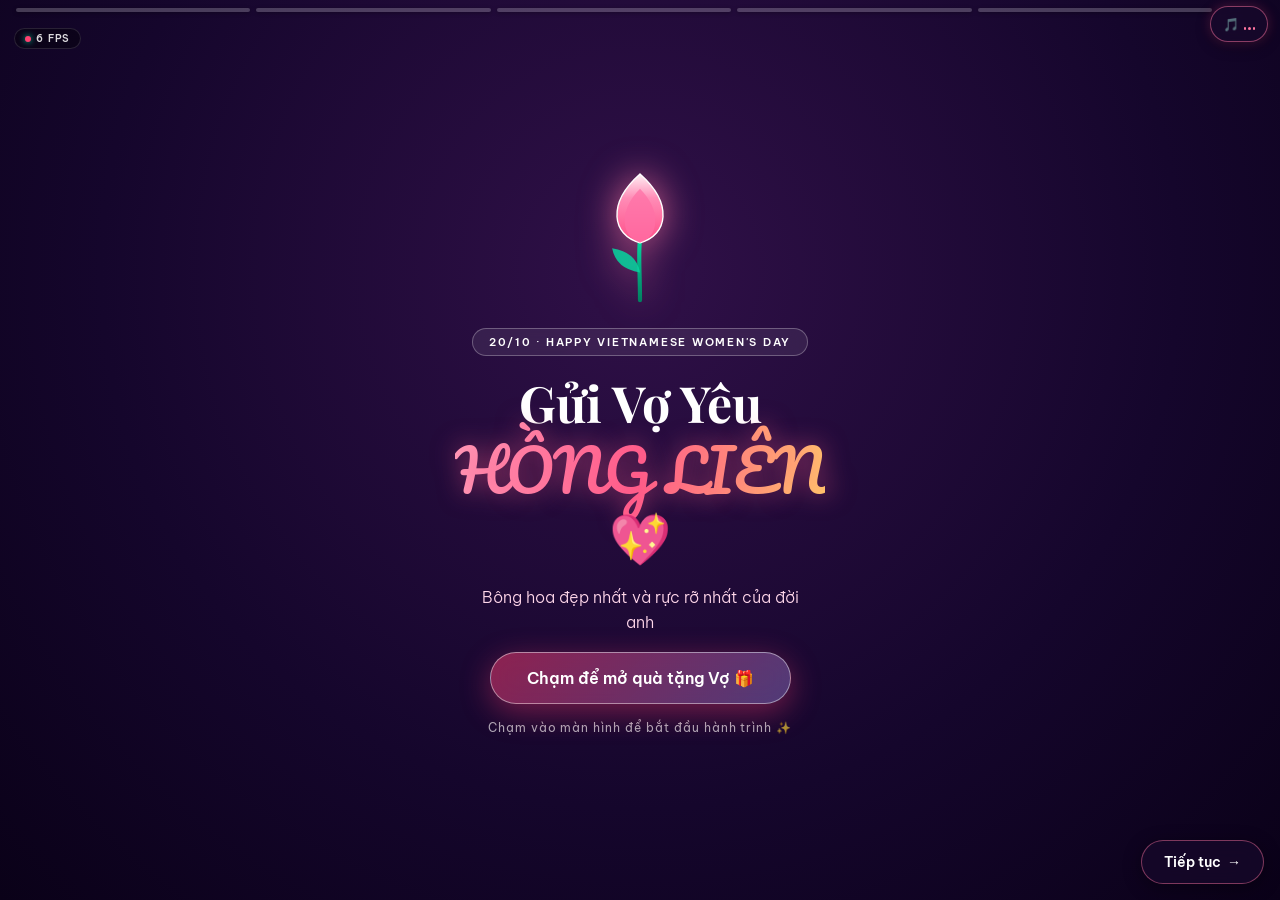
==== index.html @ 22408077 "feat: complete 20/10 gift web app for wife Hong Lien with 70+ FPS optimization, mobile-first story a" ====
<!DOCTYPE html>
<html lang="vi">
<head>
  <meta charset="UTF-8" />
  <meta name="viewport" content="width=device-width, initial-scale=1, viewport-fit=cover, maximum-scale=1, user-scalable=no" />
  <meta http-equiv="X-UA-Compatible" content="IE=edge" />

  <!-- Meta SEO & Social Sharing (Zalo, Messenger, Facebook) -->
  <title>Gửi Vợ Yêu Hồng Liên ✨ Bông Hoa Đẹp Nhất Đời Anh | 20/10</title>
  <meta name="title" content="Gửi Vợ Yêu Hồng Liên ✨ Bông Hoa Đẹp Nhất Đời Anh | 20/10" />
  <meta name="description" content="Món quà 20/10 đong đầy yêu thương của chồng dành tặng vợ yêu Hồng Liên - Bông hoa đẹp nhất của đời anh!" />
  <meta name="theme-color" content="#0d0221" />

  <meta property="og:type" content="website" />
  <meta property="og:title" content="Gửi Vợ Yêu Hồng Liên ✨ Bông Hoa Đẹp Nhất Đời Anh" />
  <meta property="og:description" content="Chạm để mở đóa hoa bừng nở và những lời chúc yêu thương chồng dành tặng vợ yêu 20/10." />
  <meta property="og:image" content="Image/1.jpg" />

  <!-- Google Fonts: Be Vietnam Pro, Playfair Display & Pacifico -->
  <link rel="preconnect" href="https://fonts.googleapis.com" />
  <link rel="preconnect" href="https://fonts.gstatic.com" crossorigin />
  <link href="https://fonts.googleapis.com/css2?family=Be+Vietnam+Pro:ital,wght@0,300;0,400;0,500;0,600;0,700;1,300;1,400&family=Playfair+Display:ital,wght@0,600;0,700;1,500;1,600;1,700&family=Pacifico&display=swap" rel="stylesheet" />

  <!-- Stylesheet -->
  <link rel="stylesheet" href="style.css" />
</head>
<body class="mobile-app">
  <!-- Cực quang nền Neon Aurora (GPU Shader mượt mà 70+ FPS) -->
  <div id="aurora" aria-hidden="true">
    <i></i><i></i><i></i>
  </div>

  <!-- Canvas hiệu ứng mưa cánh hoa sen & tim rơi -->
  <canvas id="petals" aria-hidden="true"></canvas>

  <!-- Thanh tiến trình Story trên đỉnh màn hình Mobile -->
  <div id="storyProgress" class="story-progress" aria-hidden="true">
    <div class="progress-bar"><div class="fill"></div></div>
    <div class="progress-bar"><div class="fill"></div></div>
    <div class="progress-bar"><div class="fill"></div></div>
    <div class="progress-bar"><div class="fill"></div></div>
    <div class="progress-bar"><div class="fill"></div></div>
  </div>

  <!-- Nút điều khiển âm thanh (Tối ưu góc trên bên phải Mobile) -->
  <button id="soundToggle" class="sound-btn" aria-label="Bật/Tắt âm thanh" title="Âm nhạc">
    <span class="sound-icon">🎵</span>
    <span class="sound-wave">
      <span></span><span></span><span></span>
    </span>
  </button>

  <!-- Badge chỉ báo Slow Motion -->
  <div id="slowBadge" class="slow-badge" aria-hidden="true">
    <span class="slow-dot"></span>
    <span class="slow-text">SLOW MOTION</span>
  </div>

  <!-- Badge FPS thời gian thực -->
  <div id="fpsCounter" class="fps-badge" title="Tốc độ khung hình">
    <span class="fps-dot"></span>
    <span id="fpsVal">70</span> FPS
  </div>

  <!-- ========================================================
       1. MÀN HÌNH MỞ QUÀ BAN ĐẦU (INTRO / START SCREEN)
       ======================================================== -->
  <section id="start" class="start-screen" role="region" aria-label="Màn hình mở quà">
    <div class="start-content">
      <!-- Búp hoa sen hồng phát sáng lung linh -->
      <div class="bud-wrap">
        <span class="pulse-ring"></span>
        <span class="pulse-ring delay-1"></span>
        <svg class="bud-svg" viewBox="0 0 140 160" aria-hidden="true">
          <defs>
            <linearGradient id="budGrad" x1="0" y1="1" x2="0" y2="0">
              <stop offset="0%" stop-color="#ff4d88" />
              <stop offset="65%" stop-color="#ff8cb6" />
              <stop offset="100%" stop-color="#fff0f5" />
            </linearGradient>
            <linearGradient id="stemGrad" x1="0" y1="0" x2="0" y2="1">
              <stop offset="0%" stop-color="#06d6a0" />
              <stop offset="100%" stop-color="#028060" />
            </linearGradient>
          </defs>
          <path d="M70 150 C70 120 68 100 70 85" stroke="url(#stemGrad)" stroke-width="4.5" stroke-linecap="round" fill="none" />
          <path d="M70 120 Q44 116 40 94 Q66 98 70 120Z" fill="#06d6a0" opacity="0.85" />
          <path d="M70 88 C40 80 34 46 70 14 C106 46 100 80 70 88Z" fill="url(#budGrad)" stroke="#ffffff" stroke-width="1.5" />
          <path d="M70 88 C50 82 46 54 70 30 C94 54 90 82 70 88Z" fill="#ff70a6" opacity="0.75" />
        </svg>
      </div>

      <span class="tag">20/10 · Happy Vietnamese Women's Day</span>
      <h1 class="start-title">Gửi Vợ Yêu<br /><span class="highlight-name">HỒNG LIÊN</span> 💖</h1>
      <p class="start-sub">Bông hoa đẹp nhất và rực rỡ nhất của đời anh</p>

      <button id="openBtn" class="primary-btn btn-shine">
        <span class="btn-text">Chạm để mở quà tặng Vợ 🎁</span>
      </button>
      <span class="tap-guide">Chạm vào màn hình để bắt đầu hành trình ✨</span>
    </div>
  </section>

  <!-- ========================================================
       2. SÂN KHẤU CHÍNH HIỂN THỊ CÁC CẢNH TRẢI NGHIỆM (STAGE)
       ======================================================== -->
  <main id="stage" role="main" aria-live="polite">

    <!-- Cảnh 1: Lời mở đầu & Đóa hoa sen hé nở -->
    <section class="scene" id="scene1" data-scene="0">
      <div class="flower-container" id="flowerBox1"></div>
      
      <div class="dialog-card">
        <span class="dialog-tag">20 Tháng 10 🌹</span>
        <h2>Hôm nay là ngày của Em...</h2>
        <p class="dialog-text">Ngày tôn vinh những người phụ nữ tuyệt vời nhất trên đời.</p>
        <p class="dialog-text highlight">Và với anh, vợ chính là đóa hoa xinh đẹp, dịu dàng và rạng ngời nhất trong cuộc đời anh! ✨</p>
      </div>
    </section>

    <!-- Cảnh 2: Lời cảm ơn chân thành & Bức ảnh kỷ niệm -->
    <section class="scene" id="scene2" data-scene="1">
      <div class="photo-container">
        <div class="photo-frame">
          <img src="Image/1.jpg" alt="Vợ yêu Hồng Liên" class="wife-photo" onerror="this.style.display='none'" />
          <div class="photo-glow"></div>
        </div>
        <div class="beating-heart-mini">💖</div>
      </div>

      <div class="dialog-card">
        <span class="dialog-tag">Lời cảm ơn từ Chồng 💌</span>
        <h2>Cảm ơn Vợ thật nhiều!</h2>
        <p class="dialog-text">Cảm ơn em vì đã đến bên đời anh, vì những bữa cơm ngon ấm áp, vì sự hy sinh và chăm chút cho tổ ấm nhỏ của chúng mình.</p>
        <p class="dialog-text highlight">Có em kề bên, mỗi ngày trôi qua với anh đều là bình yên và hạnh phúc trọn vẹn nhất. 🏡💕</p>
      </div>
    </section>

    <!-- Cảnh 3: Lời hứa chở che & Bức ảnh rạng ngời -->
    <section class="scene" id="scene3" data-scene="2">
      <div class="photo-container">
        <div class="photo-frame">
          <img src="Image/2.jpg" alt="Khoảnh khắc hạnh phúc" class="wife-photo" onerror="this.style.display='none'" />
          <div class="photo-glow"></div>
        </div>
      </div>

      <div class="dialog-card">
        <span class="dialog-tag">Lời hứa của Anh 💍</span>
        <h2>Anh luôn ở đây bên Em</h2>
        <p class="dialog-text">Anh có thể không phải người đàn ông hoàn hảo nhất, nhưng anh hứa sẽ luôn là người yêu thương, che chở và là điểm tựa vững chắc nhất của em.</p>
        <p class="dialog-text highlight">Chỉ cần em luôn mỉm cười hạnh phúc, mọi khó khăn bão giông bên ngoài cứ để anh lo! 🌈✨</p>
      </div>
    </section>

    <!-- Cảnh 4: Câu hỏi tương tác ngọt ngào -->
    <section class="scene" id="scene4" data-scene="3">
      <div class="photo-container">
        <div class="photo-frame">
          <img src="Image/3.jpg" alt="Nụ cười của vợ" class="wife-photo" onerror="this.style.display='none'" />
          <div class="photo-glow"></div>
        </div>
      </div>

      <div class="dialog-card text-center">
        <span class="dialog-tag">Bật mí nhỏ nè 🤫</span>
        <h2>Vợ có biết điều này không?</h2>
        <p class="dialog-text">Trên thế giới này, điều làm anh tự hào và may mắn nhất chính là được làm người bạn đời của vợ đó!</p>
        
        <p class="question-title">Vợ có thương anh như anh thương vợ không? 🥰</p>
        <div class="question-actions">
          <button class="choice-btn choice-yes" data-choice="yes">
            <span>Dạ yêu chồng nhiều lắm! 💕</span>
          </button>
          <button class="choice-btn choice-super" data-choice="super">
            <span>Yêu chồng nhất trần đời! 💖</span>
          </button>
        </div>
      </div>
    </section>

    <!-- Cảnh 5: GRAND FINALE - Đóa Hồng Liên nở rộ & Thiệp Chúc Mừng Toàn Bích -->
    <section class="scene" id="scene5" data-scene="4">
      <div class="flower-container multi-glow" id="flowerBoxFinal"></div>

      <div class="final-card">
        <span class="final-badge">HAPPY VIETNAMESE WOMEN'S DAY</span>
        <h2 class="final-title">Chúc Mừng 20/10<br /><span class="name-display">Vợ Yêu Hồng Liên</span> 🌸</h2>
        <p class="final-subtitle">Bông hoa đẹp nhất của đời anh</p>
        
        <div class="final-photo-wrap">
          <img src="Image/4.jpg" alt="Hồng Liên - Bông hoa đẹp nhất" class="final-photo" onerror="this.style.display='none'" />
        </div>

        <div class="final-message">
          <p>Chúc vợ yêu của anh ngày 20/10 luôn ngập tràn niềm vui, nụ cười rạng ngời và luôn cảm thấy được yêu thương trọn vẹn nhất!</p>
          <p class="highlight-line">Mãi mãi yêu em – người phụ nữ tuyệt vời nhất của anh! ❤️</p>
        </div>

        <div class="final-buttons">
          <button id="kissBtn" class="kiss-btn">
            <span>💋 Gửi ngàn nụ hôn cho Chồng</span>
          </button>
          <button id="replayBtn" class="replay-btn">
            <span>🔄 Xem lại hành trình yêu thương</span>
          </button>
        </div>
      </div>
    </section>

  </main>

  <!-- Nút chuyển cảnh tiếp theo (Dành cho Mobile một tay) -->
  <button id="nextBtn" class="next-btn" hidden aria-label="Sang cảnh kế tiếp">
    <span>Tiếp tục</span> <span class="next-arrow">→</span>
  </button>

  <!-- Dòng nhắc tương tác chạm -->
  <p id="hintText" class="hint-text" hidden>
    <span class="sparkle">✨</span> Chạm vào màn hình để thả tim & bắn cánh hoa slow motion 🌸
  </p>

  <!-- Nhạc nền Lofi (với Web Audio synthesizer fallback) -->
  <audio id="bgm" src="assets/music.mp3" preload="auto" loop></audio>

  <!-- GSAP Animation -->
  <script src="https://cdnjs.cloudflare.com/ajax/libs/gsap/3.12.5/gsap.min.js"></script>
  <!-- Kịch bản chính -->
  <script src="script.js"></script>
</body>
</html>
---- style.css ----
/* ==========================================================================
   GỬI VỢ YÊU HỒNG LIÊN - 20/10 MOBILE-FIRST & HIGH PERFORMANCE (70+ FPS)
   ========================================================================== */

:root {
  --bg-deep: #0a0118;
  --bg-card: rgba(26, 10, 46, 0.72);
  --lotus-pink: #ff75a0;
  --lotus-rose: #ff3b6f;
  --lotus-soft: #ffb8d2;
  --lotus-gold: #ffd166;
  --neon-cyan: #4cc9f0;
  --text-main: #ffffff;
  --text-dim: #ffd7ea;
  --font-serif: "Playfair Display", Georgia, serif;
  --font-sans: "Be Vietnam Pro", -apple-system, BlinkMacSystemFont, "Segoe UI", Roboto, sans-serif;
  --font-script: "Pacifico", cursive, sans-serif;
  --safe-top: env(safe-area-inset-top, 0px);
  --safe-bottom: env(safe-area-inset-bottom, 0px);
  --safe-left: env(safe-area-inset-left, 0px);
  --safe-right: env(safe-area-inset-right, 0px);
}

/* Reset & Tối ưu hóa cảm ứng Mobile */
*, *::before, *::after {
  box-sizing: border-box;
  margin: 0;
  padding: 0;
  -webkit-tap-highlight-color: transparent;
}

html, body {
  width: 100%;
  height: 100%;
  min-height: 100dvh;
  touch-action: manipulation;
  -webkit-touch-callout: none;
}

body {
  font-family: var(--font-sans);
  color: var(--text-main);
  background-color: var(--bg-deep);
  background-image: 
    radial-gradient(circle at 50% 12%, rgba(255, 59, 111, 0.22) 0%, transparent 55%),
    radial-gradient(circle at 82% 80%, rgba(76, 201, 240, 0.16) 0%, transparent 50%),
    radial-gradient(circle at 18% 85%, rgba(183, 155, 255, 0.18) 0%, transparent 50%),
    radial-gradient(circle at 50% 50%, #16082c 0%, var(--bg-deep) 85%, #05000d 100%);
  background-attachment: fixed;
  overflow: hidden;
  user-select: none;
  -webkit-user-select: none;
  position: relative;
  contain: strict;
}

/* Cực quang Aurora chuyển động GPU Shader (0ms Raster overhead) */
#aurora {
  position: fixed;
  inset: 0;
  z-index: 0;
  pointer-events: none;
  overflow: hidden;
  mix-blend-mode: screen;
  transform: translateZ(0);
}

#aurora i {
  position: absolute;
  width: 75vmax;
  height: 75vmax;
  border-radius: 50%;
  opacity: 0.32;
  animation: auroraMove 22s ease-in-out infinite alternate;
}

#aurora i:nth-child(1) {
  left: -20vmax;
  top: -25vmax;
  background: radial-gradient(circle, rgba(255, 59, 111, 0.4) 0%, transparent 65%);
}

#aurora i:nth-child(2) {
  right: -25vmax;
  top: 15vh;
  background: radial-gradient(circle, rgba(169, 155, 255, 0.35) 0%, transparent 65%);
  animation-delay: -7s;
  animation-duration: 26s;
}

#aurora i:nth-child(3) {
  left: 10vw;
  bottom: -35vmax;
  background: radial-gradient(circle, rgba(76, 201, 240, 0.3) 0%, transparent 65%);
  animation-delay: -14s;
  animation-duration: 28s;
}

@keyframes auroraMove {
  0% { transform: translate(0, 0) scale(1) rotate(0deg); }
  50% { transform: translate(6vmax, 5vmax) scale(1.12) rotate(20deg); }
  100% { transform: translate(-4vmax, 8vmax) scale(0.95) rotate(-15deg); }
}

/* Canvas hiệu ứng cánh hoa & tim rơi (GPU Hardware Cached) */
#petals {
  position: fixed;
  inset: 0;
  width: 100%;
  height: 100%;
  z-index: 1;
  pointer-events: none;
  contain: strict;
  transform: translateZ(0);
}

/* ========================================================
   THANH TIẾN TRÌNH STORY (TOP MOBILE PROGRESS)
   ======================================================== */
.story-progress {
  position: fixed;
  top: calc(8px + var(--safe-top));
  left: 16px;
  right: 68px; /* Chừa chỗ cho nút nhạc bên phải */
  display: flex;
  gap: 6px;
  z-index: 40;
  pointer-events: none;
}

.progress-bar {
  flex: 1;
  height: 3.5px;
  background: rgba(255, 255, 255, 0.22);
  border-radius: 4px;
  overflow: hidden;
  box-shadow: 0 1px 4px rgba(0, 0, 0, 0.3);
}

.progress-bar .fill {
  width: 0%;
  height: 100%;
  background: linear-gradient(90deg, var(--lotus-pink), var(--lotus-gold));
  border-radius: 4px;
  transition: width 0.35s ease-out;
  box-shadow: 0 0 8px var(--lotus-pink);
}

.progress-bar.active .fill {
  width: 100%;
}

.progress-bar.completed .fill {
  width: 100%;
}

/* ========================================================
   NÚT ÂM THANH & HUD CONTROLS
   ======================================================== */
.sound-btn {
  position: fixed;
  top: calc(6px + var(--safe-top));
  right: calc(12px + var(--safe-right));
  z-index: 45;
  display: flex;
  align-items: center;
  justify-content: center;
  gap: 5px;
  min-height: 36px;
  padding: 6px 12px;
  border-radius: 999px;
  font-size: 13px;
  color: #fff;
  background: rgba(25, 10, 45, 0.6);
  border: 1px solid rgba(255, 117, 160, 0.5);
  backdrop-filter: blur(10px);
  -webkit-backdrop-filter: blur(10px);
  cursor: pointer;
  box-shadow: 0 4px 15px rgba(0, 0, 0, 0.3), 0 0 12px rgba(255, 77, 136, 0.25);
  transition: transform 0.2s ease, box-shadow 0.2s ease;
  transform: translateZ(0);
}

.sound-btn:active {
  transform: scale(0.92) translateZ(0);
}

.sound-wave {
  display: flex;
  align-items: flex-end;
  gap: 2px;
  height: 12px;
}

.sound-wave span {
  width: 2.5px;
  height: 3px;
  border-radius: 2px;
  background: var(--lotus-pink);
  transition: height 0.15s ease;
}

.sound-btn.playing .sound-wave span:nth-child(1) {
  animation: wave 1s infinite ease-in-out 0.1s;
}
.sound-btn.playing .sound-wave span:nth-child(2) {
  animation: wave 1s infinite ease-in-out 0.3s;
}
.sound-btn.playing .sound-wave span:nth-child(3) {
  animation: wave 1s infinite ease-in-out 0.5s;
}

@keyframes wave {
  0%, 100% { height: 3px; }
  50% { height: 12px; }
}

/* Badge Slow Motion */
.slow-badge {
  position: fixed;
  top: calc(34px + var(--safe-top));
  left: 50%;
  transform: translateX(-50%) translateY(-25px) translateZ(0);
  z-index: 38;
  display: flex;
  align-items: center;
  gap: 6px;
  padding: 4px 14px;
  border-radius: 999px;
  background: rgba(255, 59, 111, 0.25);
  border: 1px solid rgba(255, 117, 160, 0.6);
  backdrop-filter: blur(8px);
  -webkit-backdrop-filter: blur(8px);
  box-shadow: 0 0 16px rgba(255, 59, 111, 0.5);
  opacity: 0;
  visibility: hidden;
  transition: opacity 0.25s ease, transform 0.25s cubic-bezier(0.34, 1.56, 0.64, 1), visibility 0.25s;
  pointer-events: none;
}

.slow-badge.active {
  opacity: 1;
  visibility: visible;
  transform: translateX(-50%) translateY(0) translateZ(0);
}

.slow-dot {
  width: 7px;
  height: 7px;
  border-radius: 50%;
  background: var(--lotus-rose);
  box-shadow: 0 0 8px var(--lotus-rose);
}

.slow-text {
  font-size: 10px;
  font-weight: 700;
  letter-spacing: 0.16em;
  color: #fff;
  text-transform: uppercase;
}

/* FPS Badge */
.fps-badge {
  position: fixed;
  top: calc(28px + var(--safe-top));
  left: calc(14px + var(--safe-left));
  z-index: 38;
  display: flex;
  align-items: center;
  gap: 5px;
  padding: 3px 10px;
  border-radius: 999px;
  font-size: 10px;
  font-weight: 600;
  letter-spacing: 0.04em;
  color: rgba(255, 255, 255, 0.85);
  background: rgba(0, 0, 0, 0.35);
  border: 1px solid rgba(255, 255, 255, 0.12);
  pointer-events: none;
}

.fps-dot {
  width: 6px;
  height: 6px;
  border-radius: 50%;
  background: #06d6a0;
  box-shadow: 0 0 6px #06d6a0;
}

/* ========================================================
   MÀN HÌNH CHÀO MỞ ĐẦU (START / INTRO SCREEN)
   ======================================================== */
.start-screen {
  position: fixed;
  inset: 0;
  z-index: 30;
  display: flex;
  flex-direction: column;
  justify-content: center;
  align-items: center;
  text-align: center;
  padding: 24px;
  padding-top: calc(20px + var(--safe-top));
  padding-bottom: calc(24px + var(--safe-bottom));
  cursor: pointer;
  background: radial-gradient(circle at 50% 30%, #301048 0%, #15062c 60%, var(--bg-deep) 100%);
  transition: opacity 0.8s ease, visibility 0.8s, transform 0.8s ease;
  contain: layout style;
  transform: translateZ(0);
}

.start-screen.gone {
  opacity: 0;
  visibility: hidden;
  transform: scale(1.1) translateZ(0);
  pointer-events: none;
}

.start-content {
  display: flex;
  flex-direction: column;
  align-items: center;
  gap: 16px;
  max-width: 420px;
  width: 100%;
}

.bud-wrap {
  position: relative;
  width: min(34vw, 130px);
  aspect-ratio: 1;
  display: grid;
  place-items: center;
  margin-bottom: 2px;
}

.pulse-ring {
  position: absolute;
  inset: 0;
  border-radius: 50%;
  border: 1.5px solid rgba(255, 117, 160, 0.6);
  box-shadow: 0 0 16px rgba(255, 59, 111, 0.4);
  animation: pulseRing 3.2s ease-out infinite;
  opacity: 0;
}

.pulse-ring.delay-1 {
  animation-delay: 1.6s;
  border-color: rgba(255, 209, 102, 0.6);
}

@keyframes pulseRing {
  0% { transform: scale(0.7); opacity: 0.9; }
  100% { transform: scale(2.8); opacity: 0; }
}

.bud-svg {
  width: 100%;
  height: 100%;
  overflow: visible;
  animation: floatBud 4s ease-in-out infinite;
  filter: drop-shadow(0 0 18px rgba(255, 117, 160, 0.75));
}

@keyframes floatBud {
  0%, 100% { transform: translateY(0); }
  50% { transform: translateY(-8px); }
}

.tag {
  display: inline-block;
  font-size: 11px;
  font-weight: 600;
  letter-spacing: 0.16em;
  text-transform: uppercase;
  padding: 6px 16px;
  border-radius: 999px;
  color: #fff;
  border: 1px solid rgba(255, 255, 255, 0.28);
  background: rgba(255, 255, 255, 0.08);
  backdrop-filter: blur(8px);
  -webkit-backdrop-filter: blur(8px);
}

.start-title {
  font-family: var(--font-serif);
  font-size: clamp(32px, 8.5vw, 50px);
  line-height: 1.25;
  font-weight: 700;
  color: #ffffff;
}

.highlight-name {
  font-family: var(--font-script);
  font-size: 1.15em;
  font-weight: 400;
  background: linear-gradient(100deg, #ff9ebb 0%, #ff5c8a 50%, #ffd166 100%);
  -webkit-background-clip: text;
  background-clip: text;
  color: transparent;
  text-shadow: 0 0 25px rgba(255, 92, 138, 0.55);
}

.start-sub {
  font-size: clamp(14px, 3.8vw, 16px);
  font-weight: 300;
  color: var(--text-dim);
  line-height: 1.6;
  max-width: 320px;
}

.primary-btn {
  position: relative;
  overflow: hidden;
  font-family: var(--font-sans);
  font-size: 16px;
  font-weight: 600;
  color: #fff;
  cursor: pointer;
  min-height: 52px;
  padding: 15px 36px;
  border-radius: 999px;
  border: 1px solid rgba(255, 255, 255, 0.45);
  background: linear-gradient(135deg, rgba(255, 59, 111, 0.5), rgba(183, 155, 255, 0.35));
  backdrop-filter: blur(12px);
  -webkit-backdrop-filter: blur(12px);
  box-shadow: 0 8px 30px rgba(255, 59, 111, 0.4);
  transition: transform 0.2s cubic-bezier(0.34, 1.56, 0.64, 1), box-shadow 0.25s ease;
  transform: translateZ(0);
  animation: btnBreath 3s ease-in-out infinite;
}

.primary-btn:active {
  transform: scale(0.95) translateZ(0);
}

@keyframes btnBreath {
  0%, 100% {
    box-shadow: 0 8px 25px rgba(255, 59, 111, 0.4);
  }
  50% {
    box-shadow: 0 12px 40px rgba(255, 59, 111, 0.7), 0 0 25px rgba(255, 209, 102, 0.4);
  }
}

.btn-shine::before {
  content: "";
  position: absolute;
  top: 0;
  bottom: 0;
  left: -70%;
  width: 50%;
  background: linear-gradient(100deg, transparent, rgba(255, 255, 255, 0.45), transparent);
  transform: skewX(-25deg);
  animation: btnShine 3.8s ease-in-out infinite;
  pointer-events: none;
}

@keyframes btnShine {
  0%, 60% { left: -70%; }
  100% { left: 140%; }
}

.tap-guide {
  font-size: 12px;
  letter-spacing: 0.08em;
  color: rgba(255, 255, 255, 0.65);
  animation: pulseGuide 2.4s infinite ease-in-out;
}

@keyframes pulseGuide {
  0%, 100% { opacity: 0.5; }
  50% { opacity: 1; }
}

/* ========================================================
   SÂN KHẤU CHÍNH & CÁC CẢNH NGHỆ THUẬT (STAGE & SCENES)
   ======================================================== */
#stage {
  position: fixed;
  inset: 0;
  z-index: 5;
  pointer-events: none;
  contain: layout style;
}

.scene {
  position: fixed;
  inset: 0;
  z-index: 5;
  display: flex;
  flex-direction: column;
  justify-content: center;
  align-items: center;
  gap: 16px;
  padding: 18px;
  padding-top: calc(42px + var(--safe-top));
  padding-bottom: calc(72px + var(--safe-bottom));
  text-align: center;
  opacity: 0;
  visibility: hidden;
  pointer-events: auto;
  contain: layout style;
  transform: translateZ(0);
  will-change: opacity, transform;
}

/* ========================================================
   KHUNG ẢNH KỶ NIỆM VỢ YÊU (PHOTO FRAMES)
   ======================================================== */
.photo-container {
  position: relative;
  width: min(54vw, 210px);
  aspect-ratio: 1;
  display: grid;
  place-items: center;
  margin-bottom: 2px;
}

.photo-frame {
  position: relative;
  width: 100%;
  height: 100%;
  border-radius: 50%;
  padding: 4px;
  background: linear-gradient(135deg, rgba(255, 117, 160, 0.8), rgba(255, 209, 102, 0.8), rgba(76, 201, 240, 0.8));
  box-shadow: 0 10px 30px rgba(0, 0, 0, 0.45), 0 0 25px rgba(255, 59, 111, 0.4);
  animation: photoGlow 4s ease-in-out infinite alternate;
  overflow: hidden;
}

@keyframes photoGlow {
  0% { transform: scale(1); box-shadow: 0 10px 30px rgba(0, 0, 0, 0.45), 0 0 20px rgba(255, 59, 111, 0.35); }
  100% { transform: scale(1.03); box-shadow: 0 14px 40px rgba(0, 0, 0, 0.55), 0 0 35px rgba(255, 209, 102, 0.5); }
}

.wife-photo {
  width: 100%;
  height: 100%;
  object-fit: cover;
  border-radius: 50%;
  display: block;
}

.beating-heart-mini {
  position: absolute;
  right: 5%;
  bottom: 0%;
  font-size: 26px;
  filter: drop-shadow(0 0 8px rgba(255, 59, 111, 0.8));
  animation: miniHeartBeat 1.4s infinite ease-in-out;
}

@keyframes miniHeartBeat {
  0%, 100% { transform: scale(1); }
  50% { transform: scale(1.28); }
}

/* Đóa hoa Sen SVG */
.flower-container {
  width: min(58vw, 240px);
  aspect-ratio: 1;
  position: relative;
  display: grid;
  place-items: center;
  transform: translateZ(0);
}

.flower-container::before {
  content: "";
  position: absolute;
  inset: -15%;
  border-radius: 50%;
  background: radial-gradient(circle, var(--glow, rgba(255, 59, 111, 0.45)) 0%, transparent 68%);
  opacity: 0.35;
  pointer-events: none;
  z-index: -1;
  transform: translateZ(0);
}

.flower-container svg {
  width: 100%;
  height: 100%;
  overflow: visible;
  will-change: transform;
}

/* Thẻ kính tin nhắn / thiệp (Dialog Card) */
.dialog-card {
  max-width: 420px;
  width: 100%;
  padding: 18px 20px;
  border-radius: 22px;
  background: var(--bg-card);
  border: 1px solid rgba(255, 117, 160, 0.38);
  backdrop-filter: blur(14px);
  -webkit-backdrop-filter: blur(14px);
  box-shadow: 0 16px 40px rgba(0, 0, 0, 0.45), 0 0 25px rgba(255, 59, 111, 0.15);
  display: flex;
  flex-direction: column;
  gap: 10px;
  contain: content;
  transform: translateZ(0);
}

.dialog-tag {
  align-self: center;
  font-size: 11px;
  font-weight: 600;
  letter-spacing: 0.14em;
  text-transform: uppercase;
  color: var(--lotus-gold);
}

.dialog-card h2 {
  font-family: var(--font-serif);
  font-size: clamp(21px, 5.8vw, 26px);
  font-style: italic;
  font-weight: 600;
  color: #fff;
  line-height: 1.3;
}

.dialog-text {
  font-size: clamp(13.5px, 3.8vw, 15.5px);
  font-weight: 300;
  line-height: 1.7;
  color: rgba(255, 255, 255, 0.92);
}

.dialog-text.highlight {
  font-weight: 500;
  color: #fff;
  text-shadow: 0 0 12px rgba(255, 117, 160, 0.45);
}

/* ========================================================
   CẢNH 4: CÂU HỎI TƯƠNG TÁC (INTERACTIVE QUESTION)
   ======================================================== */
.question-title {
  font-size: clamp(14.5px, 4.2vw, 16.5px);
  font-weight: 600;
  color: var(--lotus-gold);
  margin-top: 4px;
}

.question-actions {
  display: flex;
  flex-direction: column;
  gap: 10px;
  margin-top: 6px;
}

.choice-btn {
  position: relative;
  overflow: hidden;
  font-family: var(--font-sans);
  font-size: 15px;
  font-weight: 600;
  color: #fff;
  cursor: pointer;
  min-height: 50px;
  padding: 12px 20px;
  border-radius: 999px;
  border: 1px solid rgba(255, 117, 160, 0.6);
  background: linear-gradient(135deg, rgba(255, 59, 111, 0.45), rgba(255, 117, 160, 0.25));
  backdrop-filter: blur(10px);
  -webkit-backdrop-filter: blur(10px);
  box-shadow: 0 4px 18px rgba(255, 59, 111, 0.35);
  transition: transform 0.2s cubic-bezier(0.34, 1.56, 0.64, 1), box-shadow 0.25s ease;
  transform: translateZ(0);
}

.choice-btn:active {
  transform: scale(0.94) translateZ(0);
}

.choice-super {
  border-color: rgba(255, 209, 102, 0.7);
  background: linear-gradient(135deg, rgba(255, 183, 3, 0.4), rgba(255, 59, 111, 0.35));
  box-shadow: 0 4px 18px rgba(255, 183, 3, 0.35);
}

/* ========================================================
   CẢNH 5: GRAND FINALE (THIỆP TỔNG KẾT & ẢNH ĐẸP NHẤT)
   ======================================================== */
.final-card {
  max-width: 430px;
  width: 100%;
  padding: 20px 22px;
  border-radius: 24px;
  background: linear-gradient(160deg, rgba(38, 12, 64, 0.78), rgba(20, 5, 38, 0.88));
  border: 1px solid rgba(255, 117, 160, 0.55);
  backdrop-filter: blur(16px);
  -webkit-backdrop-filter: blur(16px);
  box-shadow: 0 20px 50px rgba(0, 0, 0, 0.55), 0 0 30px rgba(255, 59, 111, 0.3);
  display: flex;
  flex-direction: column;
  gap: 10px;
  text-align: center;
  contain: content;
  transform: translateZ(0);
}

.final-badge {
  font-size: 10px;
  font-weight: 700;
  letter-spacing: 0.2em;
  color: var(--lotus-gold);
}

.final-title {
  font-family: var(--font-serif);
  font-size: clamp(23px, 6.5vw, 29px);
  line-height: 1.25;
  color: #fff;
}

.name-display {
  font-family: var(--font-script);
  font-size: 1.18em;
  font-weight: 400;
  color: var(--lotus-pink);
  text-shadow: 0 0 20px rgba(255, 117, 160, 0.8);
}

.final-subtitle {
  font-size: clamp(13.5px, 3.8vw, 16px);
  font-weight: 500;
  color: var(--lotus-gold);
  letter-spacing: 0.04em;
}

.final-photo-wrap {
  width: min(44vw, 165px);
  aspect-ratio: 1;
  margin: 0 auto;
  border-radius: 50%;
  padding: 3px;
  background: linear-gradient(135deg, var(--lotus-pink), var(--lotus-gold));
  box-shadow: 0 8px 25px rgba(255, 59, 111, 0.4);
  overflow: hidden;
}

.final-photo {
  width: 100%;
  height: 100%;
  object-fit: cover;
  border-radius: 50%;
  display: block;
}

.final-message {
  font-size: clamp(13px, 3.7vw, 15px);
  font-weight: 300;
  line-height: 1.7;
  color: rgba(255, 255, 255, 0.94);
  display: flex;
  flex-direction: column;
  gap: 6px;
}

.final-message .highlight-line {
  font-weight: 600;
  font-size: 1.05em;
  color: #fff;
  text-shadow: 0 0 10px rgba(255, 77, 136, 0.5);
}

.final-buttons {
  display: flex;
  flex-direction: column;
  gap: 8px;
  margin-top: 4px;
}

.kiss-btn {
  font-family: var(--font-sans);
  font-size: 15px;
  font-weight: 600;
  color: #fff;
  cursor: pointer;
  min-height: 48px;
  padding: 12px 24px;
  border-radius: 999px;
  border: 1px solid rgba(255, 117, 160, 0.7);
  background: linear-gradient(135deg, rgba(255, 59, 111, 0.6), rgba(255, 117, 160, 0.4));
  box-shadow: 0 4px 20px rgba(255, 59, 111, 0.45);
  transition: transform 0.2s ease;
}

.kiss-btn:active {
  transform: scale(0.95);
}

.replay-btn {
  font-family: var(--font-sans);
  font-size: 13.5px;
  font-weight: 500;
  color: rgba(255, 255, 255, 0.8);
  cursor: pointer;
  min-height: 40px;
  padding: 8px 18px;
  border-radius: 999px;
  border: 1px solid rgba(255, 255, 255, 0.25);
  background: rgba(255, 255, 255, 0.08);
  transition: transform 0.2s ease, background 0.2s ease;
}

.replay-btn:active {
  transform: scale(0.95);
  background: rgba(255, 255, 255, 0.16);
}

/* ========================================================
   NÚT CHUYỂN CẢNH (NEXT / SKIP) & HINT
   ======================================================== */
.next-btn {
  position: fixed;
  z-index: 35;
  right: calc(16px + var(--safe-right));
  bottom: calc(16px + var(--safe-bottom));
  font-family: var(--font-sans);
  font-size: 14px;
  font-weight: 600;
  color: #fff;
  cursor: pointer;
  min-height: 44px;
  padding: 10px 22px;
  border-radius: 999px;
  border: 1px solid rgba(255, 117, 160, 0.45);
  background: rgba(25, 10, 45, 0.65);
  backdrop-filter: blur(10px);
  -webkit-backdrop-filter: blur(10px);
  box-shadow: 0 4px 18px rgba(0, 0, 0, 0.35);
  display: flex;
  align-items: center;
  gap: 6px;
  transition: transform 0.2s ease;
  transform: translateZ(0);
}

.next-btn:active {
  transform: scale(0.94) translateZ(0);
}

.next-btn .next-arrow {
  transition: transform 0.2s ease;
}

.hint-text {
  position: fixed;
  z-index: 25;
  left: 20px;
  right: 20px;
  text-align: center;
  bottom: calc(20px + var(--safe-bottom));
  font-size: clamp(11.5px, 3.2vw, 13px);
  letter-spacing: 0.04em;
  color: rgba(255, 215, 234, 0.7);
  pointer-events: none;
  animation: floatHint 3s infinite ease-in-out;
}

@keyframes floatHint {
  0%, 100% { opacity: 0.6; transform: translateY(0); }
  50% { opacity: 0.95; transform: translateY(-3px); }
}

/* ========================================================
   HIỆU ỨNG CHẠM TAY (TAP RIPPLE & FLOATING HEART)
   ======================================================== */
.touch-ripple {
  position: fixed;
  border-radius: 50%;
  pointer-events: none;
  z-index: 50;
  transform: translate(-50%, -50%) scale(0);
  background: radial-gradient(circle, rgba(255, 255, 255, 0.8) 0%, rgba(255, 77, 136, 0.4) 40%, transparent 70%);
  animation: rippleSpread 0.65s ease-out forwards;
}

@keyframes rippleSpread {
  to {
    transform: translate(-50%, -50%) scale(2.8);
    opacity: 0;
  }
}

.tap-heart {
  position: fixed;
  pointer-events: none;
  z-index: 55;
  font-size: 22px;
  line-height: 1;
  color: var(--lotus-pink);
  text-shadow: 0 0 10px var(--lotus-pink);
  transform: translate(-50%, -50%) scale(0);
  animation: floatHeart 0.9s cubic-bezier(0.2, 0.9, 0.3, 1.2) forwards;
}

@keyframes floatHeart {
  0% { transform: translate(-50%, -50%) scale(0.5); opacity: 1; }
  60% { transform: translate(-50%, -70px) scale(1.3); opacity: 0.9; }
  100% { transform: translate(-50%, -110px) scale(1); opacity: 0; }
}

/* Tối ưu giảm chuyển động */
@media (prefers-reduced-motion: reduce) {
  #aurora i, .pulse-ring, .bud-svg, .photo-frame {
    animation: none !important;
  }
  #petals {
    display: none;
  }
}

/* Màn hình nhỏ (dưới 360px) */
@media (max-width: 360px) {
  .scene {
    padding: 12px;
    gap: 10px;
  }
  .dialog-card {
    padding: 14px 16px;
    border-radius: 16px;
  }
  .final-card {
    padding: 16px 18px;
  }
}
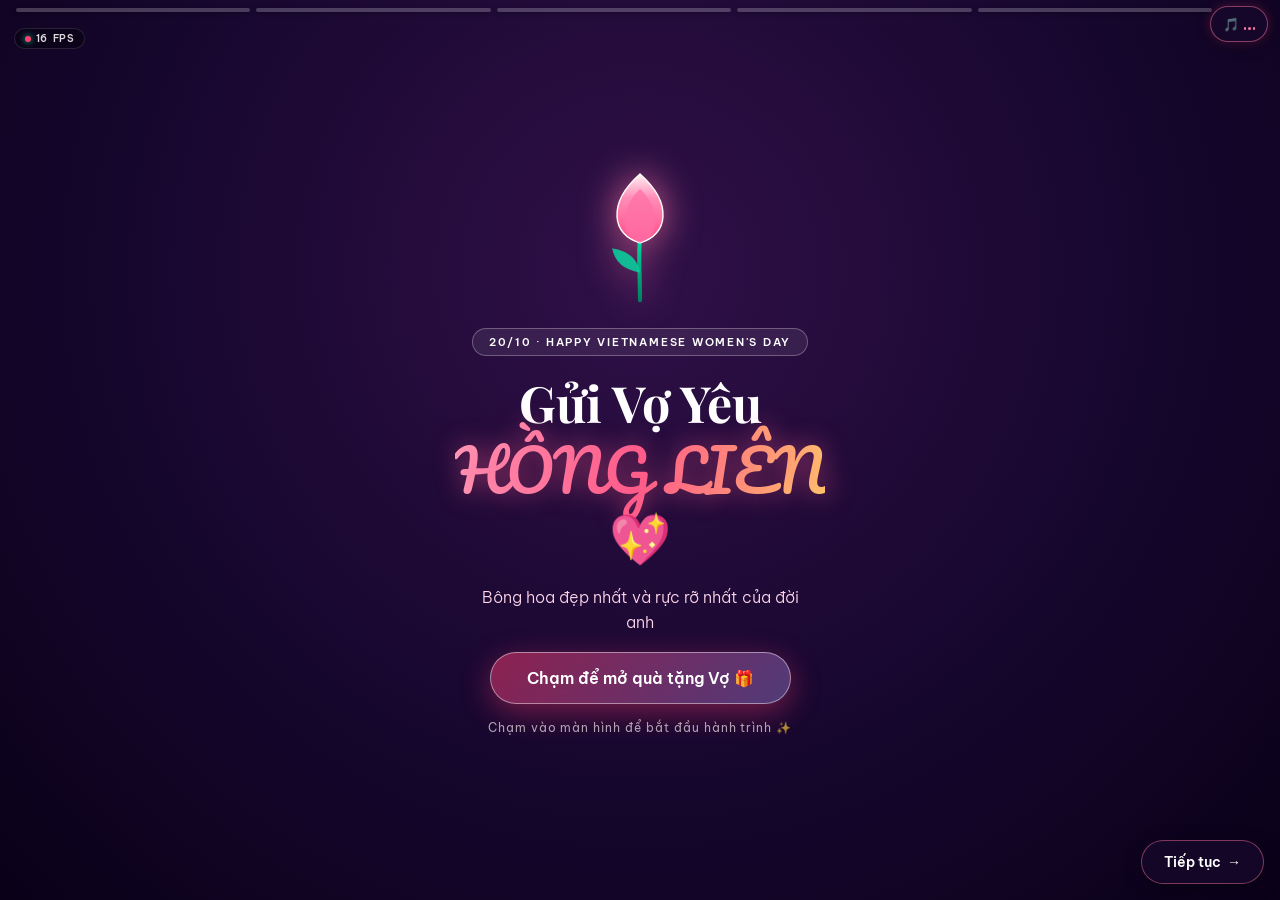
==== commit 82e69422: "fix(ui): remove Powered by Netlify badge and drawer" ====
--- a/index.html
+++ b/index.html
@@ -23,6 +23,29 @@
 
   <!-- Stylesheet -->
   <link rel="stylesheet" href="style.css" />
+
+  <!-- Ẩn triệt để huy hiệu Powered by Netlify và drawer do Netlify tự động chèn vào trang -->
+  <style>
+    #nl-badge-frame,
+    .nl-badge-frame,
+    iframe[id*="nl-badge"],
+    iframe[src*="netlify"],
+    #netlify-drawer-root,
+    [data-netlify-drawer],
+    [data-netlify-badge],
+    .netlify-feedback-badge {
+      display: none !important;
+      visibility: hidden !important;
+      opacity: 0 !important;
+      pointer-events: none !important;
+      width: 0 !important;
+      height: 0 !important;
+      position: absolute !important;
+      top: -9999px !important;
+      left: -9999px !important;
+      z-index: -9999 !important;
+    }
+  </style>
 </head>
 <body class="mobile-app">
   <!-- Cực quang nền Neon Aurora (GPU Shader mượt mà 70+ FPS) -->
--- a/style.css
+++ b/style.css
@@ -930,3 +930,28 @@
     padding: 16px 18px;
   }
 }
+
+/* ==========================================================================
+   🚫 ẨN TOÀN BỘ HUY HIỆU & POPUP NETLIFY (POWERED BY NETLIFY & NETLIFY DRAWER)
+   ========================================================================== */
+#nl-badge-frame,
+.nl-badge-frame,
+iframe[id*="nl-badge"],
+iframe[src*="netlify"],
+#netlify-drawer-root,
+[data-netlify-drawer],
+div[class*="netlify-badge"],
+[data-netlify-badge],
+.netlify-feedback-badge {
+  display: none !important;
+  visibility: hidden !important;
+  opacity: 0 !important;
+  pointer-events: none !important;
+  width: 0 !important;
+  height: 0 !important;
+  position: absolute !important;
+  top: -9999px !important;
+  left: -9999px !important;
+  z-index: -9999 !important;
+}
+
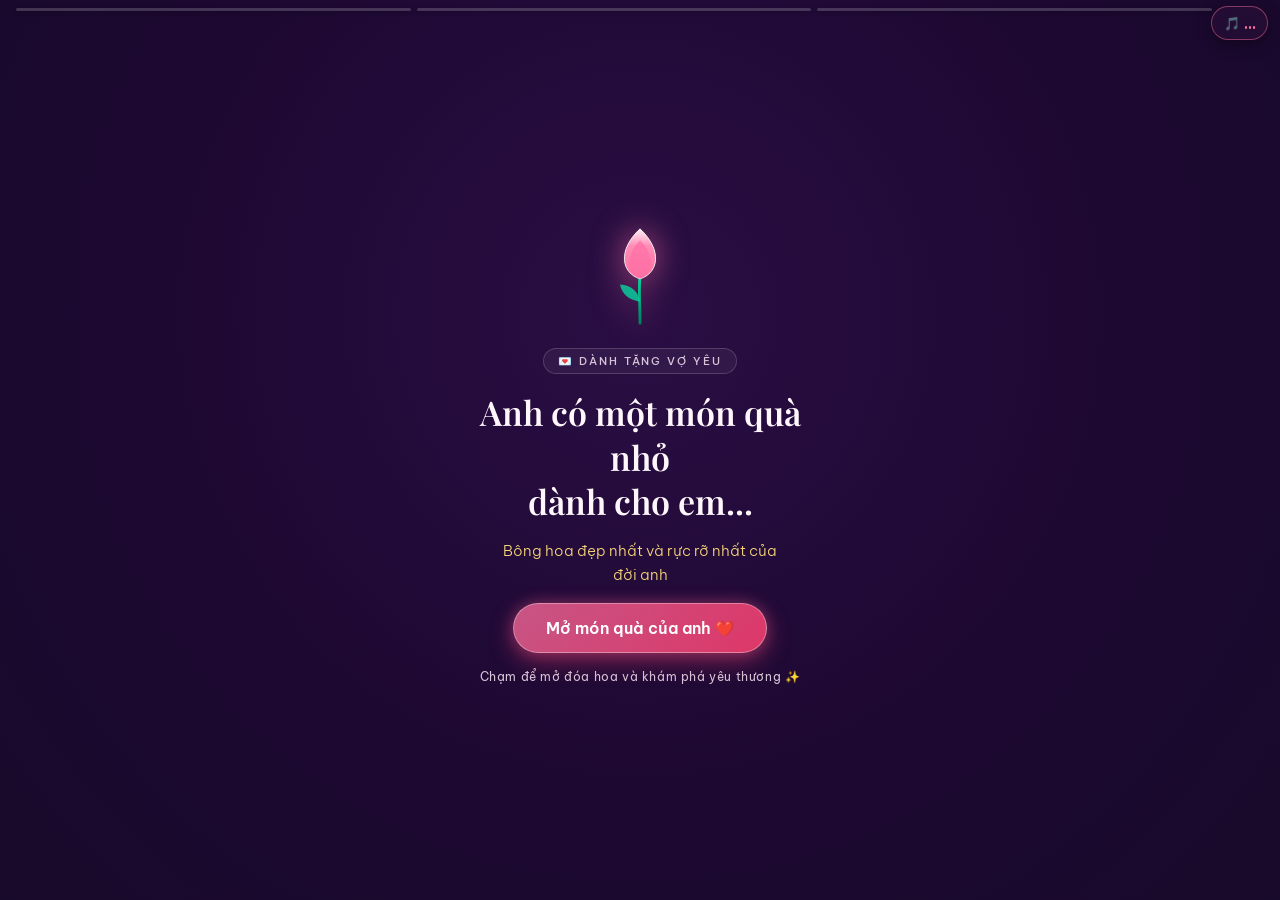
==== commit e9fe7919: "update UI text and content for 20/10 love letter website" ====
--- a/index.html
+++ b/index.html
@@ -48,18 +48,16 @@
   </style>
 </head>
 <body class="mobile-app">
-  <!-- Cực quang nền Neon Aurora (GPU Shader mượt mà 70+ FPS) -->
+  <!-- Cực quang nền Neon Aurora (GPU Shader mượt mà) -->
   <div id="aurora" aria-hidden="true">
     <i></i><i></i><i></i>
   </div>
 
-  <!-- Canvas hiệu ứng mưa cánh hoa sen & tim rơi -->
+  <!-- Canvas hiệu ứng mưa cánh hoa sen & tim rơi nhẹ nhàng -->
   <canvas id="petals" aria-hidden="true"></canvas>
 
-  <!-- Thanh tiến trình Story trên đỉnh màn hình Mobile -->
+  <!-- Thanh tiến trình Story trên đỉnh màn hình Mobile (3 chặng hành trình) -->
   <div id="storyProgress" class="story-progress" aria-hidden="true">
-    <div class="progress-bar"><div class="fill"></div></div>
-    <div class="progress-bar"><div class="fill"></div></div>
     <div class="progress-bar"><div class="fill"></div></div>
     <div class="progress-bar"><div class="fill"></div></div>
     <div class="progress-bar"><div class="fill"></div></div>
@@ -73,31 +71,19 @@
     </span>
   </button>
 
-  <!-- Badge chỉ báo Slow Motion -->
-  <div id="slowBadge" class="slow-badge" aria-hidden="true">
-    <span class="slow-dot"></span>
-    <span class="slow-text">SLOW MOTION</span>
-  </div>
-
-  <!-- Badge FPS thời gian thực -->
-  <div id="fpsCounter" class="fps-badge" title="Tốc độ khung hình">
-    <span class="fps-dot"></span>
-    <span id="fpsVal">70</span> FPS
-  </div>
-
   <!-- ========================================================
-       1. MÀN HÌNH MỞ QUÀ BAN ĐẦU (INTRO / START SCREEN)
+       1. MÀN HÌNH MỞ QUÀ BAN ĐẦU (INTRO: MỞ ĐẦU BẤT NGỜ)
        ======================================================== -->
   <section id="start" class="start-screen" role="region" aria-label="Màn hình mở quà">
     <div class="start-content">
-      <!-- Búp hoa sen hồng phát sáng lung linh -->
+      <!-- Búp hoa sen hồng phát sáng lung linh nhỏ nhắn, chuyển động nhẹ nhàng -->
       <div class="bud-wrap">
         <span class="pulse-ring"></span>
         <span class="pulse-ring delay-1"></span>
         <svg class="bud-svg" viewBox="0 0 140 160" aria-hidden="true">
           <defs>
             <linearGradient id="budGrad" x1="0" y1="1" x2="0" y2="0">
-              <stop offset="0%" stop-color="#ff4d88" />
+              <stop offset="0%" stop-color="#ff6f9f" />
               <stop offset="65%" stop-color="#ff8cb6" />
               <stop offset="100%" stop-color="#fff0f5" />
             </linearGradient>
@@ -106,21 +92,21 @@
               <stop offset="100%" stop-color="#028060" />
             </linearGradient>
           </defs>
-          <path d="M70 150 C70 120 68 100 70 85" stroke="url(#stemGrad)" stroke-width="4.5" stroke-linecap="round" fill="none" />
-          <path d="M70 120 Q44 116 40 94 Q66 98 70 120Z" fill="#06d6a0" opacity="0.85" />
-          <path d="M70 88 C40 80 34 46 70 14 C106 46 100 80 70 88Z" fill="url(#budGrad)" stroke="#ffffff" stroke-width="1.5" />
-          <path d="M70 88 C50 82 46 54 70 30 C94 54 90 82 70 88Z" fill="#ff70a6" opacity="0.75" />
+          <path d="M70 150 C70 120 68 100 70 85" stroke="url(#stemGrad)" stroke-width="4" stroke-linecap="round" fill="none" />
+          <path d="M70 120 Q46 116 42 96 Q66 98 70 120Z" fill="#06d6a0" opacity="0.8" />
+          <path d="M70 88 C44 80 38 48 70 18 C102 48 96 80 70 88Z" fill="url(#budGrad)" stroke="#ffffff" stroke-width="1.2" />
+          <path d="M70 88 C52 82 48 56 70 34 C92 56 88 82 70 88Z" fill="#ff70a6" opacity="0.75" />
         </svg>
       </div>
 
-      <span class="tag">20/10 · Happy Vietnamese Women's Day</span>
-      <h1 class="start-title">Gửi Vợ Yêu<br /><span class="highlight-name">HỒNG LIÊN</span> 💖</h1>
+      <span class="tag">💌 DÀNH TẶNG VỢ YÊU</span>
+      <h1 class="start-title">Anh có một món quà nhỏ<br />dành cho em...</h1>
       <p class="start-sub">Bông hoa đẹp nhất và rực rỡ nhất của đời anh</p>
 
       <button id="openBtn" class="primary-btn btn-shine">
-        <span class="btn-text">Chạm để mở quà tặng Vợ 🎁</span>
+        <span class="btn-text">Mở món quà của anh ❤️</span>
       </button>
-      <span class="tap-guide">Chạm vào màn hình để bắt đầu hành trình ✨</span>
+      <span class="tap-guide">Chạm để mở đóa hoa và khám phá yêu thương ✨</span>
     </div>
   </section>
 
@@ -129,119 +115,158 @@
        ======================================================== -->
   <main id="stage" role="main" aria-live="polite">
 
-    <!-- Cảnh 1: Lời mở đầu & Đóa hoa sen hé nở -->
+    <!-- Cảnh 1 (Màn hình 2): Lời chúc 20/10 & Ảnh chân dung người yêu -->
     <section class="scene" id="scene1" data-scene="0">
-      <div class="flower-container" id="flowerBox1"></div>
-      
-      <div class="dialog-card">
-        <span class="dialog-tag">20 Tháng 10 🌹</span>
-        <h2>Hôm nay là ngày của Em...</h2>
-        <p class="dialog-text">Ngày tôn vinh những người phụ nữ tuyệt vời nhất trên đời.</p>
-        <p class="dialog-text highlight">Và với anh, vợ chính là đóa hoa xinh đẹp, dịu dàng và rạng ngời nhất trong cuộc đời anh! ✨</p>
+      <div class="scene-scroll-inner">
+        <!-- Đóa sen hé nở thanh lịch nhỏ gọn -->
+        <div class="flower-container flower-compact" id="flowerBox1"></div>
+
+        <div class="dialog-card">
+          <span class="dialog-tag">20/10 · HAPPY VIETNAMESE WOMEN'S DAY</span>
+          <h2 class="scene-title">Chúc Mừng 20/10</h2>
+          <div class="name-hero">Vợ Yêu Hồng Liên 💖</div>
+          <p class="scene-subtitle">Bông hoa đẹp nhất của đời anh</p>
+
+          <!-- Ảnh chân dung người yêu với viền gradient pastel & champagne cao cấp -->
+          <div class="photo-wrapper-modern">
+            <div class="photo-frame-modern">
+              <img src="Image/1.jpg" alt="Vợ yêu Hồng Liên" class="wife-photo" onerror="this.style.display='none'" />
+            </div>
+            <span class="photo-floating-petal p1">🌸</span>
+            <span class="photo-floating-petal p2">✨</span>
+          </div>
+
+          <div class="letter-body">
+            <p>Hôm nay là ngày đặc biệt của em — người phụ nữ tuyệt vời nhất trong cuộc đời anh.</p>
+            <p class="highlight-quote">Cảm ơn em vì đã đến bên đời anh, vì những bữa cơm gia đình ấm áp, vì sự hy sinh và chăm chút cho tổ ấm nhỏ của chúng mình. Có em kề bên, mỗi ngày trôi qua với anh đều là bình yên và hạnh phúc trọn vẹn nhất. 🏡💕</p>
+          </div>
+
+          <!-- Nút chuyển tiếp an toàn nằm trong luồng thẻ, không bị che -->
+          <div class="card-action">
+            <button class="nav-next-btn" id="nextToScene2">
+              <span>Có điều anh muốn nói với em</span> <span class="arrow">→</span>
+            </button>
+          </div>
+        </div>
       </div>
     </section>
 
-    <!-- Cảnh 2: Lời cảm ơn chân thành & Bức ảnh kỷ niệm -->
+    <!-- Cảnh 2 (Màn hình 3): Những điều anh muốn nói (3 Trái tim tương tác bí mật) -->
     <section class="scene" id="scene2" data-scene="1">
-      <div class="photo-container">
-        <div class="photo-frame">
-          <img src="Image/1.jpg" alt="Vợ yêu Hồng Liên" class="wife-photo" onerror="this.style.display='none'" />
-          <div class="photo-glow"></div>
+      <div class="scene-scroll-inner">
+        <div class="dialog-card interactive-card">
+          <span class="dialog-tag">NHỮNG ĐIỀU ANH MUỐN NÓI 💌</span>
+          <h2 class="scene-title">Điều anh yêu nhất ở em là...</h2>
+          <p class="interactive-hint">Chạm vào từng trái tim để khám phá bí mật ngọt ngào anh dành riêng cho em ✨</p>
+
+          <!-- 3 Bong bóng trái tim tương tác lơ lửng -->
+          <div class="heart-balloons-grid">
+            <button class="heart-balloon" data-secret="1" aria-label="Khám phá nụ cười của em">
+              <div class="balloon-body color-pink">
+                <span class="balloon-icon">💖</span>
+                <span class="balloon-text">Nụ cười</span>
+              </div>
+              <span class="balloon-string"></span>
+              <span class="secret-check" id="check1">✓</span>
+            </button>
+
+            <button class="heart-balloon" data-secret="2" aria-label="Khám phá sự dịu dàng của em">
+              <div class="balloon-body color-rose">
+                <span class="balloon-icon">❤️</span>
+                <span class="balloon-text">Dịu dàng</span>
+              </div>
+              <span class="balloon-string"></span>
+              <span class="secret-check" id="check2">✓</span>
+            </button>
+
+            <button class="heart-balloon" data-secret="3" aria-label="Khám phá lời hứa bên em">
+              <div class="balloon-body color-purple">
+                <span class="balloon-icon">💜</span>
+                <span class="balloon-text">Bên em</span>
+              </div>
+              <span class="balloon-string"></span>
+              <span class="secret-check" id="check3">✓</span>
+            </button>
+          </div>
+
+          <!-- Trạng thái gợi ý -->
+          <div class="secret-status" id="secretStatus">
+            <span class="sparkle">✨</span> Chạm vào một trái tim để đọc tâm sự của anh nhé
+          </div>
+
+          <!-- Bức ảnh kỷ niệm nhỏ nhắn ấm áp -->
+          <div class="sub-photo-row">
+            <div class="sub-photo-item">
+              <img src="Image/2.jpg" alt="Khoảnh khắc ngọt ngào" onerror="this.style.display='none'" />
+            </div>
+            <div class="sub-photo-item">
+              <img src="Image/3.jpg" alt="Nụ cười của em" onerror="this.style.display='none'" />
+            </div>
+          </div>
+
+          <!-- Nút chuyển tiếp sang Grand Finale -->
+          <div class="card-action">
+            <button class="nav-next-btn pulse-ready" id="nextToScene3">
+              <span>Khám phá món quà cuối cùng</span> <span class="arrow">→</span>
+            </button>
+          </div>
         </div>
-        <div class="beating-heart-mini">💖</div>
-      </div>
-
-      <div class="dialog-card">
-        <span class="dialog-tag">Lời cảm ơn từ Chồng 💌</span>
-        <h2>Cảm ơn Vợ thật nhiều!</h2>
-        <p class="dialog-text">Cảm ơn em vì đã đến bên đời anh, vì những bữa cơm ngon ấm áp, vì sự hy sinh và chăm chút cho tổ ấm nhỏ của chúng mình.</p>
-        <p class="dialog-text highlight">Có em kề bên, mỗi ngày trôi qua với anh đều là bình yên và hạnh phúc trọn vẹn nhất. 🏡💕</p>
       </div>
     </section>
 
-    <!-- Cảnh 3: Lời hứa chở che & Bức ảnh rạng ngời -->
+    <!-- Cảnh 3 (Màn hình 4): GRAND FINALE - Kết thúc bất ngờ & Lời hứa vĩnh cửu -->
     <section class="scene" id="scene3" data-scene="2">
-      <div class="photo-container">
-        <div class="photo-frame">
-          <img src="Image/2.jpg" alt="Khoảnh khắc hạnh phúc" class="wife-photo" onerror="this.style.display='none'" />
-          <div class="photo-glow"></div>
+      <div class="scene-scroll-inner">
+        <!-- Đóa Hồng Liên nở rộ nghệ thuật thanh lịch -->
+        <div class="flower-container flower-compact multi-glow" id="flowerBoxFinal"></div>
+
+        <div class="final-card">
+          <span class="final-badge">HAPPY VIETNAMESE WOMEN'S DAY · 20/10</span>
+          <h2 class="final-heading">Cảm ơn em vì đã xuất hiện<br />trong cuộc đời anh!</h2>
+          <p class="final-quote">"Dù hôm nay là 20/10 hay bất kỳ ngày nào khác, anh vẫn muốn em biết rằng em luôn là người đặc biệt nhất đối với anh." ❤️</p>
+
+          <!-- Ảnh kỷ niệm đẹp nhất với viền champagne & hồng pastel -->
+          <div class="final-photo-wrap-modern">
+            <img src="Image/4.jpg" alt="Hồng Liên - Bông hoa đẹp nhất đời anh" class="final-photo" onerror="this.style.display='none'" />
+            <div class="photo-ambient-glow"></div>
+          </div>
+
+          <div class="final-message">
+            <p>Chúc vợ yêu của anh luôn ngập tràn niềm vui, nụ cười rạng ngời và luôn cảm thấy được yêu thương trọn vẹn nhất!</p>
+            <p class="highlight-line">Mãi mãi yêu em – Bông hoa đẹp nhất của đời anh! 🌹</p>
+          </div>
+
+          <!-- 2 Nút tương tác theo đúng chuẩn thiết kế cao cấp -->
+          <div class="final-buttons-row">
+            <button id="kissBtn" class="btn-kiss-main">
+              <span class="kiss-icon">💋</span>
+              <span class="kiss-text">Gửi ngàn nụ hôn cho anh</span>
+            </button>
+            <button id="replayBtn" class="btn-replay-sub">
+              <span class="replay-icon">💌</span>
+              <span>Xem lại hành trình yêu thương</span>
+            </button>
+          </div>
         </div>
       </div>
-
-      <div class="dialog-card">
-        <span class="dialog-tag">Lời hứa của Anh 💍</span>
-        <h2>Anh luôn ở đây bên Em</h2>
-        <p class="dialog-text">Anh có thể không phải người đàn ông hoàn hảo nhất, nhưng anh hứa sẽ luôn là người yêu thương, che chở và là điểm tựa vững chắc nhất của em.</p>
-        <p class="dialog-text highlight">Chỉ cần em luôn mỉm cười hạnh phúc, mọi khó khăn bão giông bên ngoài cứ để anh lo! 🌈✨</p>
-      </div>
     </section>
 
-    <!-- Cảnh 4: Câu hỏi tương tác ngọt ngào -->
-    <section class="scene" id="scene4" data-scene="3">
-      <div class="photo-container">
-        <div class="photo-frame">
-          <img src="Image/3.jpg" alt="Nụ cười của vợ" class="wife-photo" onerror="this.style.display='none'" />
-          <div class="photo-glow"></div>
-        </div>
-      </div>
-
-      <div class="dialog-card text-center">
-        <span class="dialog-tag">Bật mí nhỏ nè 🤫</span>
-        <h2>Vợ có biết điều này không?</h2>
-        <p class="dialog-text">Trên thế giới này, điều làm anh tự hào và may mắn nhất chính là được làm người bạn đời của vợ đó!</p>
-        
-        <p class="question-title">Vợ có thương anh như anh thương vợ không? 🥰</p>
-        <div class="question-actions">
-          <button class="choice-btn choice-yes" data-choice="yes">
-            <span>Dạ yêu chồng nhiều lắm! 💕</span>
-          </button>
-          <button class="choice-btn choice-super" data-choice="super">
-            <span>Yêu chồng nhất trần đời! 💖</span>
-          </button>
-        </div>
-      </div>
-    </section>
-
-    <!-- Cảnh 5: GRAND FINALE - Đóa Hồng Liên nở rộ & Thiệp Chúc Mừng Toàn Bích -->
-    <section class="scene" id="scene5" data-scene="4">
-      <div class="flower-container multi-glow" id="flowerBoxFinal"></div>
-
-      <div class="final-card">
-        <span class="final-badge">HAPPY VIETNAMESE WOMEN'S DAY</span>
-        <h2 class="final-title">Chúc Mừng 20/10<br /><span class="name-display">Vợ Yêu Hồng Liên</span> 🌸</h2>
-        <p class="final-subtitle">Bông hoa đẹp nhất của đời anh</p>
-        
-        <div class="final-photo-wrap">
-          <img src="Image/4.jpg" alt="Hồng Liên - Bông hoa đẹp nhất" class="final-photo" onerror="this.style.display='none'" />
-        </div>
-
-        <div class="final-message">
-          <p>Chúc vợ yêu của anh ngày 20/10 luôn ngập tràn niềm vui, nụ cười rạng ngời và luôn cảm thấy được yêu thương trọn vẹn nhất!</p>
-          <p class="highlight-line">Mãi mãi yêu em – người phụ nữ tuyệt vời nhất của anh! ❤️</p>
-        </div>
-
-        <div class="final-buttons">
-          <button id="kissBtn" class="kiss-btn">
-            <span>💋 Gửi ngàn nụ hôn cho Chồng</span>
-          </button>
-          <button id="replayBtn" class="replay-btn">
-            <span>🔄 Xem lại hành trình yêu thương</span>
-          </button>
-        </div>
-      </div>
-    </section>
-
   </main>
 
-  <!-- Nút chuyển cảnh tiếp theo (Dành cho Mobile một tay) -->
-  <button id="nextBtn" class="next-btn" hidden aria-label="Sang cảnh kế tiếp">
-    <span>Tiếp tục</span> <span class="next-arrow">→</span>
-  </button>
-
-  <!-- Dòng nhắc tương tác chạm -->
-  <p id="hintText" class="hint-text" hidden>
-    <span class="sparkle">✨</span> Chạm vào màn hình để thả tim & bắn cánh hoa slow motion 🌸
-  </p>
+  <!-- ========================================================
+       MODAL GLASSMORPHISM HIỂN THỊ BÍ MẬT 3 TRÁI TIM
+       ======================================================== -->
+  <div id="secretModal" class="secret-modal" aria-hidden="true">
+    <div class="secret-overlay" id="secretOverlay"></div>
+    <div class="secret-dialog" role="dialog" aria-modal="true">
+      <div class="secret-glow-heart">💖</div>
+      <h3 id="secretTitle" class="secret-heading">Nụ Cười Của Em</h3>
+      <p id="secretBody" class="secret-content">Nội dung bí mật...</p>
+      <button id="closeSecretBtn" class="primary-btn btn-pill-sm">
+        <span>Em cảm ơn anh yêu 💕</span>
+      </button>
+    </div>
+  </div>
 
   <!-- Nhạc nền Lofi (với Web Audio synthesizer fallback) -->
   <audio id="bgm" src="assets/music.mp3" preload="auto" loop></audio>
--- a/style.css
+++ b/style.css
@@ -1,20 +1,27 @@
 /* ==========================================================================
-   GỬI VỢ YÊU HỒNG LIÊN - 20/10 MOBILE-FIRST & HIGH PERFORMANCE (70+ FPS)
+   GỬI VỢ YÊU HỒNG LIÊN - 20/10 MOBILE-FIRST & ROMANTIC LUXURY EXPERIENCE
+   Bảng màu tinh tế: Tím mận (#180A2B), Tím than (#281038), Hồng pastel (#FF6F9F),
+   Vàng champagne (#F5D27A), Trắng ngà (#FFF7FB), Hồng xám (#D8C5D8).
    ========================================================================== */
 
 :root {
-  --bg-deep: #0a0118;
-  --bg-card: rgba(26, 10, 46, 0.72);
-  --lotus-pink: #ff75a0;
-  --lotus-rose: #ff3b6f;
-  --lotus-soft: #ffb8d2;
-  --lotus-gold: #ffd166;
-  --neon-cyan: #4cc9f0;
-  --text-main: #ffffff;
-  --text-dim: #ffd7ea;
+  /* Bảng màu chuẩn theo yêu cầu */
+  --bg-deep: #180a2b;               /* Nền chính: Tím mận đậm */
+  --bg-card: rgba(40, 16, 56, 0.78);/* Nền thẻ nội dung: Tím than glassmorphism */
+  --bg-card-border: rgba(255, 111, 159, 0.35);
+  --accent-pink: #ff6f9f;           /* Màu nhấn chính: Hồng pastel */
+  --accent-rose: #ff4071;           /* Hồng cánh sen rực rỡ */
+  --accent-gold: #f5d27a;           /* Màu nhấn phụ: Vàng champagne */
+  --accent-soft: #ffb8d2;           /* Hồng phấn mềm */
+  --text-main: #fff7fb;             /* Chữ chính: Trắng ngà */
+  --text-sub: #d8c5d8;              /* Chữ phụ: Hồng xám */
+
+  /* Typography */
   --font-serif: "Playfair Display", Georgia, serif;
   --font-sans: "Be Vietnam Pro", -apple-system, BlinkMacSystemFont, "Segoe UI", Roboto, sans-serif;
   --font-script: "Pacifico", cursive, sans-serif;
+
+  /* Safe Area cho iPhone Safari & Android */
   --safe-top: env(safe-area-inset-top, 0px);
   --safe-bottom: env(safe-area-inset-bottom, 0px);
   --safe-left: env(safe-area-inset-left, 0px);
@@ -42,19 +49,20 @@
   color: var(--text-main);
   background-color: var(--bg-deep);
   background-image: 
-    radial-gradient(circle at 50% 12%, rgba(255, 59, 111, 0.22) 0%, transparent 55%),
-    radial-gradient(circle at 82% 80%, rgba(76, 201, 240, 0.16) 0%, transparent 50%),
-    radial-gradient(circle at 18% 85%, rgba(183, 155, 255, 0.18) 0%, transparent 50%),
-    radial-gradient(circle at 50% 50%, #16082c 0%, var(--bg-deep) 85%, #05000d 100%);
+    radial-gradient(circle at 50% 12%, rgba(255, 111, 159, 0.18) 0%, transparent 55%),
+    radial-gradient(circle at 82% 80%, rgba(245, 210, 122, 0.12) 0%, transparent 50%),
+    radial-gradient(circle at 18% 85%, rgba(183, 155, 255, 0.14) 0%, transparent 50%),
+    radial-gradient(circle at 50% 50%, #200d38 0%, var(--bg-deep) 85%, #0f051c 100%);
   background-attachment: fixed;
   overflow: hidden;
   user-select: none;
   -webkit-user-select: none;
   position: relative;
-  contain: strict;
-}
-
-/* Cực quang Aurora chuyển động GPU Shader (0ms Raster overhead) */
+}
+
+/* ========================================================
+   CỰC QUANG NỀN NHẸ NHÀNG (SLOW AMBIENT GLOW)
+   ======================================================== */
 #aurora {
   position: fixed;
   inset: 0;
@@ -67,42 +75,42 @@
 
 #aurora i {
   position: absolute;
-  width: 75vmax;
-  height: 75vmax;
+  width: 70vmax;
+  height: 70vmax;
   border-radius: 50%;
-  opacity: 0.32;
-  animation: auroraMove 22s ease-in-out infinite alternate;
+  opacity: 0.22;
+  animation: auroraMove 28s ease-in-out infinite alternate;
 }
 
 #aurora i:nth-child(1) {
   left: -20vmax;
-  top: -25vmax;
-  background: radial-gradient(circle, rgba(255, 59, 111, 0.4) 0%, transparent 65%);
+  top: -20vmax;
+  background: radial-gradient(circle, rgba(255, 111, 159, 0.35) 0%, transparent 65%);
 }
 
 #aurora i:nth-child(2) {
   right: -25vmax;
-  top: 15vh;
-  background: radial-gradient(circle, rgba(169, 155, 255, 0.35) 0%, transparent 65%);
-  animation-delay: -7s;
-  animation-duration: 26s;
+  top: 20vh;
+  background: radial-gradient(circle, rgba(245, 210, 122, 0.25) 0%, transparent 65%);
+  animation-delay: -10s;
+  animation-duration: 32s;
 }
 
 #aurora i:nth-child(3) {
-  left: 10vw;
-  bottom: -35vmax;
-  background: radial-gradient(circle, rgba(76, 201, 240, 0.3) 0%, transparent 65%);
-  animation-delay: -14s;
-  animation-duration: 28s;
+  left: 15vw;
+  bottom: -30vmax;
+  background: radial-gradient(circle, rgba(169, 135, 255, 0.25) 0%, transparent 65%);
+  animation-delay: -18s;
+  animation-duration: 34s;
 }
 
 @keyframes auroraMove {
   0% { transform: translate(0, 0) scale(1) rotate(0deg); }
-  50% { transform: translate(6vmax, 5vmax) scale(1.12) rotate(20deg); }
-  100% { transform: translate(-4vmax, 8vmax) scale(0.95) rotate(-15deg); }
-}
-
-/* Canvas hiệu ứng cánh hoa & tim rơi (GPU Hardware Cached) */
+  50% { transform: translate(5vmax, 4vmax) scale(1.08) rotate(15deg); }
+  100% { transform: translate(-3vmax, 6vmax) scale(0.96) rotate(-10deg); }
+}
+
+/* Canvas hiệu ứng cánh hoa & tim rơi nhẹ nhàng */
 #petals {
   position: fixed;
   inset: 0;
@@ -110,12 +118,11 @@
   height: 100%;
   z-index: 1;
   pointer-events: none;
-  contain: strict;
   transform: translateZ(0);
 }
 
 /* ========================================================
-   THANH TIẾN TRÌNH STORY (TOP MOBILE PROGRESS)
+   THANH TIẾN TRÌNH STORY TRÊN ĐỈNH MOBILE (3 CHẶNG)
    ======================================================== */
 .story-progress {
   position: fixed;
@@ -130,8 +137,8 @@
 
 .progress-bar {
   flex: 1;
-  height: 3.5px;
-  background: rgba(255, 255, 255, 0.22);
+  height: 3px;
+  background: rgba(255, 255, 255, 0.18);
   border-radius: 4px;
   overflow: hidden;
   box-shadow: 0 1px 4px rgba(0, 0, 0, 0.3);
@@ -140,10 +147,10 @@
 .progress-bar .fill {
   width: 0%;
   height: 100%;
-  background: linear-gradient(90deg, var(--lotus-pink), var(--lotus-gold));
+  background: linear-gradient(90deg, var(--accent-pink), var(--accent-gold));
   border-radius: 4px;
-  transition: width 0.35s ease-out;
-  box-shadow: 0 0 8px var(--lotus-pink);
+  transition: width 0.4s ease-out;
+  box-shadow: 0 0 6px var(--accent-pink);
 }
 
 .progress-bar.active .fill {
@@ -155,7 +162,7 @@
 }
 
 /* ========================================================
-   NÚT ÂM THANH & HUD CONTROLS
+   NÚT ÂM THANH
    ======================================================== */
 .sound-btn {
   position: fixed;
@@ -166,17 +173,17 @@
   align-items: center;
   justify-content: center;
   gap: 5px;
-  min-height: 36px;
-  padding: 6px 12px;
+  min-height: 34px;
+  padding: 5px 12px;
   border-radius: 999px;
   font-size: 13px;
   color: #fff;
-  background: rgba(25, 10, 45, 0.6);
-  border: 1px solid rgba(255, 117, 160, 0.5);
+  background: rgba(40, 16, 56, 0.65);
+  border: 1px solid rgba(255, 111, 159, 0.45);
   backdrop-filter: blur(10px);
   -webkit-backdrop-filter: blur(10px);
   cursor: pointer;
-  box-shadow: 0 4px 15px rgba(0, 0, 0, 0.3), 0 0 12px rgba(255, 77, 136, 0.25);
+  box-shadow: 0 4px 15px rgba(0, 0, 0, 0.35);
   transition: transform 0.2s ease, box-shadow 0.2s ease;
   transform: translateZ(0);
 }
@@ -193,10 +200,10 @@
 }
 
 .sound-wave span {
-  width: 2.5px;
+  width: 2px;
   height: 3px;
   border-radius: 2px;
-  background: var(--lotus-pink);
+  background: var(--accent-pink);
   transition: height 0.15s ease;
 }
 
@@ -215,81 +222,8 @@
   50% { height: 12px; }
 }
 
-/* Badge Slow Motion */
-.slow-badge {
-  position: fixed;
-  top: calc(34px + var(--safe-top));
-  left: 50%;
-  transform: translateX(-50%) translateY(-25px) translateZ(0);
-  z-index: 38;
-  display: flex;
-  align-items: center;
-  gap: 6px;
-  padding: 4px 14px;
-  border-radius: 999px;
-  background: rgba(255, 59, 111, 0.25);
-  border: 1px solid rgba(255, 117, 160, 0.6);
-  backdrop-filter: blur(8px);
-  -webkit-backdrop-filter: blur(8px);
-  box-shadow: 0 0 16px rgba(255, 59, 111, 0.5);
-  opacity: 0;
-  visibility: hidden;
-  transition: opacity 0.25s ease, transform 0.25s cubic-bezier(0.34, 1.56, 0.64, 1), visibility 0.25s;
-  pointer-events: none;
-}
-
-.slow-badge.active {
-  opacity: 1;
-  visibility: visible;
-  transform: translateX(-50%) translateY(0) translateZ(0);
-}
-
-.slow-dot {
-  width: 7px;
-  height: 7px;
-  border-radius: 50%;
-  background: var(--lotus-rose);
-  box-shadow: 0 0 8px var(--lotus-rose);
-}
-
-.slow-text {
-  font-size: 10px;
-  font-weight: 700;
-  letter-spacing: 0.16em;
-  color: #fff;
-  text-transform: uppercase;
-}
-
-/* FPS Badge */
-.fps-badge {
-  position: fixed;
-  top: calc(28px + var(--safe-top));
-  left: calc(14px + var(--safe-left));
-  z-index: 38;
-  display: flex;
-  align-items: center;
-  gap: 5px;
-  padding: 3px 10px;
-  border-radius: 999px;
-  font-size: 10px;
-  font-weight: 600;
-  letter-spacing: 0.04em;
-  color: rgba(255, 255, 255, 0.85);
-  background: rgba(0, 0, 0, 0.35);
-  border: 1px solid rgba(255, 255, 255, 0.12);
-  pointer-events: none;
-}
-
-.fps-dot {
-  width: 6px;
-  height: 6px;
-  border-radius: 50%;
-  background: #06d6a0;
-  box-shadow: 0 0 6px #06d6a0;
-}
-
-/* ========================================================
-   MÀN HÌNH CHÀO MỞ ĐẦU (START / INTRO SCREEN)
+/* ========================================================
+   1. MÀN HÌNH MỞ QUÀ BAN ĐẦU (INTRO / START SCREEN)
    ======================================================== */
 .start-screen {
   position: fixed;
@@ -301,19 +235,18 @@
   align-items: center;
   text-align: center;
   padding: 24px;
-  padding-top: calc(20px + var(--safe-top));
+  padding-top: calc(24px + var(--safe-top));
   padding-bottom: calc(24px + var(--safe-bottom));
   cursor: pointer;
-  background: radial-gradient(circle at 50% 30%, #301048 0%, #15062c 60%, var(--bg-deep) 100%);
+  background: radial-gradient(circle at 50% 35%, #2a0e44 0%, #1c0830 60%, var(--bg-deep) 100%);
   transition: opacity 0.8s ease, visibility 0.8s, transform 0.8s ease;
-  contain: layout style;
   transform: translateZ(0);
 }
 
 .start-screen.gone {
   opacity: 0;
   visibility: hidden;
-  transform: scale(1.1) translateZ(0);
+  transform: scale(1.08) translateZ(0);
   pointer-events: none;
 }
 
@@ -322,13 +255,14 @@
   flex-direction: column;
   align-items: center;
   gap: 16px;
-  max-width: 420px;
-  width: 100%;
-}
-
+  max-width: 380px;
+  width: 100%;
+}
+
+/* Búp hoa sen thu nhỏ 25-30% và thở bồng bềnh nhẹ nhàng */
 .bud-wrap {
   position: relative;
-  width: min(34vw, 130px);
+  width: min(28vw, 100px);
   aspect-ratio: 1;
   display: grid;
   place-items: center;
@@ -337,98 +271,88 @@
 
 .pulse-ring {
   position: absolute;
-  inset: 0;
+  inset: -6px;
   border-radius: 50%;
-  border: 1.5px solid rgba(255, 117, 160, 0.6);
-  box-shadow: 0 0 16px rgba(255, 59, 111, 0.4);
-  animation: pulseRing 3.2s ease-out infinite;
+  border: 1.2px solid rgba(255, 111, 159, 0.5);
+  box-shadow: 0 0 16px rgba(255, 111, 159, 0.3);
+  animation: pulseRing 3.5s ease-out infinite;
   opacity: 0;
 }
 
 .pulse-ring.delay-1 {
-  animation-delay: 1.6s;
-  border-color: rgba(255, 209, 102, 0.6);
+  animation-delay: 1.75s;
+  border-color: rgba(245, 210, 122, 0.5);
 }
 
 @keyframes pulseRing {
-  0% { transform: scale(0.7); opacity: 0.9; }
-  100% { transform: scale(2.8); opacity: 0; }
+  0% { transform: scale(0.75); opacity: 0.85; }
+  100% { transform: scale(2.2); opacity: 0; }
 }
 
 .bud-svg {
   width: 100%;
   height: 100%;
   overflow: visible;
-  animation: floatBud 4s ease-in-out infinite;
-  filter: drop-shadow(0 0 18px rgba(255, 117, 160, 0.75));
+  animation: floatBud 4.5s ease-in-out infinite;
+  filter: drop-shadow(0 0 16px rgba(255, 111, 159, 0.65));
 }
 
 @keyframes floatBud {
-  0%, 100% { transform: translateY(0); }
-  50% { transform: translateY(-8px); }
+  0%, 100% { transform: translateY(0) scale(1); }
+  50% { transform: translateY(-6px) scale(1.03); }
 }
 
 .tag {
   display: inline-block;
   font-size: 11px;
-  font-weight: 600;
-  letter-spacing: 0.16em;
+  font-weight: 500;
+  letter-spacing: 0.18em;
   text-transform: uppercase;
-  padding: 6px 16px;
+  padding: 5px 14px;
   border-radius: 999px;
-  color: #fff;
-  border: 1px solid rgba(255, 255, 255, 0.28);
-  background: rgba(255, 255, 255, 0.08);
+  color: var(--text-sub);
+  border: 1px solid rgba(255, 255, 255, 0.16);
+  background: rgba(255, 255, 255, 0.05);
   backdrop-filter: blur(8px);
   -webkit-backdrop-filter: blur(8px);
 }
 
 .start-title {
   font-family: var(--font-serif);
-  font-size: clamp(32px, 8.5vw, 50px);
-  line-height: 1.25;
-  font-weight: 700;
-  color: #ffffff;
-}
-
-.highlight-name {
-  font-family: var(--font-script);
-  font-size: 1.15em;
-  font-weight: 400;
-  background: linear-gradient(100deg, #ff9ebb 0%, #ff5c8a 50%, #ffd166 100%);
-  -webkit-background-clip: text;
-  background-clip: text;
-  color: transparent;
-  text-shadow: 0 0 25px rgba(255, 92, 138, 0.55);
+  font-size: clamp(25px, 6.8vw, 34px);
+  line-height: 1.3;
+  font-weight: 600;
+  color: var(--text-main);
 }
 
 .start-sub {
-  font-size: clamp(14px, 3.8vw, 16px);
+  font-size: clamp(13px, 3.6vw, 15px);
   font-weight: 300;
-  color: var(--text-dim);
+  color: var(--accent-gold);
   line-height: 1.6;
-  max-width: 320px;
-}
-
+  max-width: 300px;
+}
+
+/* Nút chính mở quà */
 .primary-btn {
   position: relative;
   overflow: hidden;
   font-family: var(--font-sans);
-  font-size: 16px;
+  font-size: 15.5px;
   font-weight: 600;
   color: #fff;
   cursor: pointer;
-  min-height: 52px;
-  padding: 15px 36px;
-  border-radius: 999px;
-  border: 1px solid rgba(255, 255, 255, 0.45);
-  background: linear-gradient(135deg, rgba(255, 59, 111, 0.5), rgba(183, 155, 255, 0.35));
+  min-height: 50px;
+  padding: 14px 32px;
+  border-radius: 9999px;
+  border: 1px solid rgba(255, 255, 255, 0.35);
+  background: linear-gradient(135deg, rgba(255, 111, 159, 0.75), rgba(255, 64, 113, 0.85));
   backdrop-filter: blur(12px);
   -webkit-backdrop-filter: blur(12px);
-  box-shadow: 0 8px 30px rgba(255, 59, 111, 0.4);
+  box-shadow: 0 8px 25px rgba(255, 64, 113, 0.4), 0 0 15px rgba(255, 111, 159, 0.3);
   transition: transform 0.2s cubic-bezier(0.34, 1.56, 0.64, 1), box-shadow 0.25s ease;
   transform: translateZ(0);
-  animation: btnBreath 3s ease-in-out infinite;
+  animation: btnBreath 3.2s ease-in-out infinite;
 }
 
 .primary-btn:active {
@@ -437,10 +361,10 @@
 
 @keyframes btnBreath {
   0%, 100% {
-    box-shadow: 0 8px 25px rgba(255, 59, 111, 0.4);
+    box-shadow: 0 8px 22px rgba(255, 64, 113, 0.38);
   }
   50% {
-    box-shadow: 0 12px 40px rgba(255, 59, 111, 0.7), 0 0 25px rgba(255, 209, 102, 0.4);
+    box-shadow: 0 10px 32px rgba(255, 64, 113, 0.6), 0 0 20px rgba(245, 210, 122, 0.35);
   }
 }
 
@@ -451,9 +375,9 @@
   bottom: 0;
   left: -70%;
   width: 50%;
-  background: linear-gradient(100deg, transparent, rgba(255, 255, 255, 0.45), transparent);
+  background: linear-gradient(100deg, transparent, rgba(255, 255, 255, 0.4), transparent);
   transform: skewX(-25deg);
-  animation: btnShine 3.8s ease-in-out infinite;
+  animation: btnShine 4s ease-in-out infinite;
   pointer-events: none;
 }
 
@@ -464,102 +388,65 @@
 
 .tap-guide {
   font-size: 12px;
-  letter-spacing: 0.08em;
-  color: rgba(255, 255, 255, 0.65);
-  animation: pulseGuide 2.4s infinite ease-in-out;
+  letter-spacing: 0.05em;
+  color: var(--text-sub);
+  animation: pulseGuide 2.5s infinite ease-in-out;
 }
 
 @keyframes pulseGuide {
-  0%, 100% { opacity: 0.5; }
-  50% { opacity: 1; }
-}
-
-/* ========================================================
-   SÂN KHẤU CHÍNH & CÁC CẢNH NGHỆ THUẬT (STAGE & SCENES)
+  0%, 100% { opacity: 0.55; }
+  50% { opacity: 0.95; }
+}
+
+/* ========================================================
+   2. SÂN KHẤU CHÍNH & CÁC CẢNH NGHỆ THUẬT (STAGE & SCENES)
+   TỐI ƯU HOÀN TOÀN CHO IPHONE SAFARI: CUỘN MƯỢT, KHÔNG CHE NỘI DUNG
    ======================================================== */
 #stage {
   position: fixed;
   inset: 0;
-  z-index: 5;
+  width: 100%;
+  height: 100%;
+  z-index: 10;
   pointer-events: none;
-  contain: layout style;
+  overflow: hidden;
 }
 
 .scene {
-  position: fixed;
+  position: absolute;
   inset: 0;
-  z-index: 5;
+  width: 100%;
+  height: 100%;
+  z-index: 10;
+  overflow-y: auto;
+  overflow-x: hidden;
+  -webkit-overflow-scrolling: touch;
   display: flex;
   flex-direction: column;
-  justify-content: center;
-  align-items: center;
-  gap: 16px;
-  padding: 18px;
-  padding-top: calc(42px + var(--safe-top));
-  padding-bottom: calc(72px + var(--safe-bottom));
-  text-align: center;
+  align-items: center;
+  padding: calc(48px + var(--safe-top)) 16px calc(36px + var(--safe-bottom)) 16px;
   opacity: 0;
   visibility: hidden;
   pointer-events: auto;
-  contain: layout style;
-  transform: translateZ(0);
-  will-change: opacity, transform;
-}
-
-/* ========================================================
-   KHUNG ẢNH KỶ NIỆM VỢ YÊU (PHOTO FRAMES)
-   ======================================================== */
-.photo-container {
-  position: relative;
-  width: min(54vw, 210px);
-  aspect-ratio: 1;
-  display: grid;
-  place-items: center;
-  margin-bottom: 2px;
-}
-
-.photo-frame {
-  position: relative;
-  width: 100%;
-  height: 100%;
-  border-radius: 50%;
-  padding: 4px;
-  background: linear-gradient(135deg, rgba(255, 117, 160, 0.8), rgba(255, 209, 102, 0.8), rgba(76, 201, 240, 0.8));
-  box-shadow: 0 10px 30px rgba(0, 0, 0, 0.45), 0 0 25px rgba(255, 59, 111, 0.4);
-  animation: photoGlow 4s ease-in-out infinite alternate;
-  overflow: hidden;
-}
-
-@keyframes photoGlow {
-  0% { transform: scale(1); box-shadow: 0 10px 30px rgba(0, 0, 0, 0.45), 0 0 20px rgba(255, 59, 111, 0.35); }
-  100% { transform: scale(1.03); box-shadow: 0 14px 40px rgba(0, 0, 0, 0.55), 0 0 35px rgba(255, 209, 102, 0.5); }
-}
-
-.wife-photo {
-  width: 100%;
-  height: 100%;
-  object-fit: cover;
-  border-radius: 50%;
-  display: block;
-}
-
-.beating-heart-mini {
-  position: absolute;
-  right: 5%;
-  bottom: 0%;
-  font-size: 26px;
-  filter: drop-shadow(0 0 8px rgba(255, 59, 111, 0.8));
-  animation: miniHeartBeat 1.4s infinite ease-in-out;
-}
-
-@keyframes miniHeartBeat {
-  0%, 100% { transform: scale(1); }
-  50% { transform: scale(1.28); }
-}
-
-/* Đóa hoa Sen SVG */
+  transition: opacity 0.5s ease, visibility 0.5s;
+}
+
+.scene-scroll-inner {
+  width: 100%;
+  max-width: 440px;
+  margin: auto 0;
+  display: flex;
+  flex-direction: column;
+  align-items: center;
+  gap: 14px;
+  padding-bottom: 24px;
+}
+
+/* ========================================================
+   ĐÓA HOA SEN HÉ NỞ (COMPACT & SWAYING)
+   ======================================================== */
 .flower-container {
-  width: min(58vw, 240px);
+  width: min(44vw, 150px);
   aspect-ratio: 1;
   position: relative;
   display: grid;
@@ -567,215 +454,198 @@
   transform: translateZ(0);
 }
 
+.flower-compact {
+  width: min(34vw, 120px);
+}
+
 .flower-container::before {
   content: "";
   position: absolute;
-  inset: -15%;
+  inset: -12%;
   border-radius: 50%;
-  background: radial-gradient(circle, var(--glow, rgba(255, 59, 111, 0.45)) 0%, transparent 68%);
-  opacity: 0.35;
+  background: radial-gradient(circle, rgba(255, 111, 159, 0.35) 0%, transparent 68%);
+  opacity: 0.4;
   pointer-events: none;
   z-index: -1;
-  transform: translateZ(0);
+  animation: flowerBreathe 4s ease-in-out infinite alternate;
+}
+
+@keyframes flowerBreathe {
+  0% { transform: scale(0.95); opacity: 0.3; }
+  100% { transform: scale(1.05); opacity: 0.5; }
 }
 
 .flower-container svg {
   width: 100%;
   height: 100%;
   overflow: visible;
-  will-change: transform;
-}
-
-/* Thẻ kính tin nhắn / thiệp (Dialog Card) */
+  animation: gentleSway 6s ease-in-out infinite alternate;
+}
+
+@keyframes gentleSway {
+  0% { transform: rotate(-2deg) scale(0.98); }
+  100% { transform: rotate(2deg) scale(1.02); }
+}
+
+/* ========================================================
+   THẺ NỘI DUNG KÍNH MỜ (DIALOG CARD)
+   ======================================================== */
 .dialog-card {
-  max-width: 420px;
-  width: 100%;
-  padding: 18px 20px;
-  border-radius: 22px;
+  width: 100%;
+  padding: 22px 20px;
+  border-radius: 24px;
   background: var(--bg-card);
-  border: 1px solid rgba(255, 117, 160, 0.38);
-  backdrop-filter: blur(14px);
-  -webkit-backdrop-filter: blur(14px);
-  box-shadow: 0 16px 40px rgba(0, 0, 0, 0.45), 0 0 25px rgba(255, 59, 111, 0.15);
+  border: 1px solid var(--bg-card-border);
+  backdrop-filter: blur(16px);
+  -webkit-backdrop-filter: blur(16px);
+  box-shadow: 0 16px 40px rgba(0, 0, 0, 0.45), 0 0 25px rgba(255, 111, 159, 0.15);
   display: flex;
   flex-direction: column;
-  gap: 10px;
-  contain: content;
+  gap: 12px;
+  text-align: center;
   transform: translateZ(0);
 }
 
+/* ========================================================
+   PHÂN CẤP CHỮ RÕ RÀNG (TYPOGRAPHY HIERARCHY)
+   ======================================================== */
 .dialog-tag {
   align-self: center;
   font-size: 11px;
+  font-weight: 500;
+  letter-spacing: 0.22em;
+  text-transform: uppercase;
+  color: var(--text-sub);
+  margin-bottom: -2px;
+}
+
+.scene-title {
+  font-family: var(--font-serif);
+  font-size: clamp(23px, 6vw, 28px);
   font-weight: 600;
-  letter-spacing: 0.14em;
-  text-transform: uppercase;
-  color: var(--lotus-gold);
-}
-
-.dialog-card h2 {
-  font-family: var(--font-serif);
-  font-size: clamp(21px, 5.8vw, 26px);
-  font-style: italic;
-  font-weight: 600;
-  color: #fff;
-  line-height: 1.3;
-}
-
-.dialog-text {
-  font-size: clamp(13.5px, 3.8vw, 15.5px);
-  font-weight: 300;
-  line-height: 1.7;
-  color: rgba(255, 255, 255, 0.92);
-}
-
-.dialog-text.highlight {
-  font-weight: 500;
-  color: #fff;
-  text-shadow: 0 0 12px rgba(255, 117, 160, 0.45);
-}
-
-/* ========================================================
-   CẢNH 4: CÂU HỎI TƯƠNG TÁC (INTERACTIVE QUESTION)
-   ======================================================== */
-.question-title {
-  font-size: clamp(14.5px, 4.2vw, 16.5px);
-  font-weight: 600;
-  color: var(--lotus-gold);
-  margin-top: 4px;
-}
-
-.question-actions {
-  display: flex;
-  flex-direction: column;
-  gap: 10px;
-  margin-top: 6px;
-}
-
-.choice-btn {
+  color: var(--text-main);
+  line-height: 1.25;
+}
+
+/* ĐIỂM NHẤN LỚN NHẤT: TÊN HỒNG LIÊN */
+.name-hero {
+  font-family: var(--font-script);
+  font-size: clamp(34px, 8.8vw, 44px);
+  font-weight: 400;
+  color: var(--accent-pink);
+  text-shadow: 0 0 20px rgba(255, 111, 159, 0.55), 0 0 40px rgba(255, 111, 159, 0.25);
+  line-height: 1.35;
+  margin: 2px 0;
+}
+
+.scene-subtitle {
+  font-size: clamp(13px, 3.6vw, 14.5px);
+  font-weight: 400;
+  color: var(--accent-gold);
+  letter-spacing: 0.04em;
+  margin-bottom: 4px;
+}
+
+/* ========================================================
+   KHUNG ẢNH NGƯỜI YÊU CAO CẤP (PORTRAIT FRAME)
+   Viền gradient hồng pastel kết hợp vàng champagne & phát sáng nhẹ
+   ======================================================== */
+.photo-wrapper-modern {
   position: relative;
+  width: min(50vw, 180px);
+  aspect-ratio: 1;
+  margin: 6px auto;
+}
+
+.photo-frame-modern {
+  position: relative;
+  width: 100%;
+  height: 100%;
+  border-radius: 22px;
+  padding: 3px;
+  background: linear-gradient(135deg, var(--accent-pink), var(--accent-gold), var(--accent-pink));
+  box-shadow: 0 12px 30px rgba(0, 0, 0, 0.4), 0 0 22px rgba(255, 111, 159, 0.28), 0 0 10px rgba(245, 210, 122, 0.2);
+  animation: photoGlowModern 4.5s ease-in-out infinite alternate;
   overflow: hidden;
-  font-family: var(--font-sans);
-  font-size: 15px;
-  font-weight: 600;
-  color: #fff;
-  cursor: pointer;
-  min-height: 50px;
-  padding: 12px 20px;
-  border-radius: 999px;
-  border: 1px solid rgba(255, 117, 160, 0.6);
-  background: linear-gradient(135deg, rgba(255, 59, 111, 0.45), rgba(255, 117, 160, 0.25));
-  backdrop-filter: blur(10px);
-  -webkit-backdrop-filter: blur(10px);
-  box-shadow: 0 4px 18px rgba(255, 59, 111, 0.35);
-  transition: transform 0.2s cubic-bezier(0.34, 1.56, 0.64, 1), box-shadow 0.25s ease;
-  transform: translateZ(0);
-}
-
-.choice-btn:active {
-  transform: scale(0.94) translateZ(0);
-}
-
-.choice-super {
-  border-color: rgba(255, 209, 102, 0.7);
-  background: linear-gradient(135deg, rgba(255, 183, 3, 0.4), rgba(255, 59, 111, 0.35));
-  box-shadow: 0 4px 18px rgba(255, 183, 3, 0.35);
-}
-
-/* ========================================================
-   CẢNH 5: GRAND FINALE (THIỆP TỔNG KẾT & ẢNH ĐẸP NHẤT)
-   ======================================================== */
-.final-card {
-  max-width: 430px;
-  width: 100%;
-  padding: 20px 22px;
-  border-radius: 24px;
-  background: linear-gradient(160deg, rgba(38, 12, 64, 0.78), rgba(20, 5, 38, 0.88));
-  border: 1px solid rgba(255, 117, 160, 0.55);
-  backdrop-filter: blur(16px);
-  -webkit-backdrop-filter: blur(16px);
-  box-shadow: 0 20px 50px rgba(0, 0, 0, 0.55), 0 0 30px rgba(255, 59, 111, 0.3);
-  display: flex;
-  flex-direction: column;
-  gap: 10px;
-  text-align: center;
-  contain: content;
-  transform: translateZ(0);
-}
-
-.final-badge {
-  font-size: 10px;
-  font-weight: 700;
-  letter-spacing: 0.2em;
-  color: var(--lotus-gold);
-}
-
-.final-title {
-  font-family: var(--font-serif);
-  font-size: clamp(23px, 6.5vw, 29px);
-  line-height: 1.25;
-  color: #fff;
-}
-
-.name-display {
-  font-family: var(--font-script);
-  font-size: 1.18em;
-  font-weight: 400;
-  color: var(--lotus-pink);
-  text-shadow: 0 0 20px rgba(255, 117, 160, 0.8);
-}
-
-.final-subtitle {
-  font-size: clamp(13.5px, 3.8vw, 16px);
-  font-weight: 500;
-  color: var(--lotus-gold);
-  letter-spacing: 0.04em;
-}
-
-.final-photo-wrap {
-  width: min(44vw, 165px);
-  aspect-ratio: 1;
-  margin: 0 auto;
-  border-radius: 50%;
-  padding: 3px;
-  background: linear-gradient(135deg, var(--lotus-pink), var(--lotus-gold));
-  box-shadow: 0 8px 25px rgba(255, 59, 111, 0.4);
-  overflow: hidden;
-}
-
-.final-photo {
+}
+
+@keyframes photoGlowModern {
+  0% { transform: scale(1); box-shadow: 0 10px 26px rgba(0, 0, 0, 0.4), 0 0 18px rgba(255, 111, 159, 0.25); }
+  100% { transform: scale(1.02); box-shadow: 0 14px 36px rgba(0, 0, 0, 0.5), 0 0 28px rgba(245, 210, 122, 0.35); }
+}
+
+.wife-photo {
   width: 100%;
   height: 100%;
   object-fit: cover;
-  border-radius: 50%;
+  border-radius: 19px;
   display: block;
-}
-
-.final-message {
-  font-size: clamp(13px, 3.7vw, 15px);
+  opacity: 0;
+  animation: photoFadeIn 0.8s ease-out forwards;
+}
+
+@keyframes photoFadeIn {
+  to { opacity: 1; }
+}
+
+.photo-floating-petal {
+  position: absolute;
+  font-size: 20px;
+  pointer-events: none;
+  animation: floatPetal 3.6s ease-in-out infinite alternate;
+}
+
+.photo-floating-petal.p1 {
+  top: -8px;
+  right: -8px;
+  animation-delay: 0.2s;
+}
+
+.photo-floating-petal.p2 {
+  bottom: -6px;
+  left: -6px;
+  font-size: 16px;
+  animation-delay: 1.8s;
+}
+
+@keyframes floatPetal {
+  0% { transform: translate(0, 0) rotate(0deg); }
+  100% { transform: translate(4px, -4px) rotate(15deg); }
+}
+
+/* Lời chúc */
+.letter-body {
+  font-size: clamp(14px, 3.8vw, 15px);
   font-weight: 300;
-  line-height: 1.7;
-  color: rgba(255, 255, 255, 0.94);
-  display: flex;
-  flex-direction: column;
-  gap: 6px;
-}
-
-.final-message .highlight-line {
-  font-weight: 600;
-  font-size: 1.05em;
-  color: #fff;
-  text-shadow: 0 0 10px rgba(255, 77, 136, 0.5);
-}
-
-.final-buttons {
+  line-height: 1.75;
+  color: var(--text-main);
+  max-width: 360px;
+  margin: 0 auto;
   display: flex;
   flex-direction: column;
   gap: 8px;
-  margin-top: 4px;
-}
-
-.kiss-btn {
+}
+
+.highlight-quote {
+  font-weight: 400;
+  color: var(--text-main);
+  background: rgba(255, 255, 255, 0.04);
+  padding: 10px 14px;
+  border-radius: 14px;
+  border-left: 2px solid var(--accent-pink);
+  text-align: left;
+}
+
+/* ========================================================
+   NÚT CHUYỂN TIẾP TRONG THẺ (KHÔNG BỊ CHE TRÊN IPHONE)
+   ======================================================== */
+.card-action {
+  margin-top: 6px;
+  width: 100%;
+}
+
+.nav-next-btn {
+  width: 100%;
   font-family: var(--font-sans);
   font-size: 15px;
   font-weight: 600;
@@ -783,93 +653,424 @@
   cursor: pointer;
   min-height: 48px;
   padding: 12px 24px;
-  border-radius: 999px;
-  border: 1px solid rgba(255, 117, 160, 0.7);
-  background: linear-gradient(135deg, rgba(255, 59, 111, 0.6), rgba(255, 117, 160, 0.4));
-  box-shadow: 0 4px 20px rgba(255, 59, 111, 0.45);
-  transition: transform 0.2s ease;
-}
-
-.kiss-btn:active {
-  transform: scale(0.95);
-}
-
-.replay-btn {
+  border-radius: 9999px;
+  border: 1px solid rgba(255, 111, 159, 0.55);
+  background: linear-gradient(135deg, rgba(255, 111, 159, 0.4), rgba(40, 16, 56, 0.7));
+  backdrop-filter: blur(10px);
+  -webkit-backdrop-filter: blur(10px);
+  box-shadow: 0 4px 20px rgba(0, 0, 0, 0.35), 0 0 15px rgba(255, 111, 159, 0.25);
+  display: flex;
+  align-items: center;
+  justify-content: center;
+  gap: 8px;
+  transition: transform 0.2s cubic-bezier(0.34, 1.56, 0.64, 1), box-shadow 0.2s ease;
+}
+
+.nav-next-btn:active {
+  transform: scale(0.96);
+}
+
+.nav-next-btn.pulse-ready {
+  animation: btnPulseGlow 2.8s infinite ease-in-out;
+}
+
+@keyframes btnPulseGlow {
+  0%, 100% { box-shadow: 0 4px 18px rgba(0, 0, 0, 0.35), 0 0 12px rgba(255, 111, 159, 0.2); }
+  50% { box-shadow: 0 6px 26px rgba(255, 111, 159, 0.5), 0 0 20px rgba(245, 210, 122, 0.3); }
+}
+
+/* ========================================================
+   CẢNH 2: NHỮNG ĐIỀU ANH MUỐN NÓI (3 TRÁI TIM TƯƠNG TÁC)
+   Lấy cảm hứng từ Reference Image 2 & 3
+   ======================================================== */
+.interactive-hint {
+  font-size: clamp(13px, 3.6vw, 14.5px);
+  color: var(--text-sub);
+  line-height: 1.5;
+  margin-bottom: 6px;
+}
+
+.heart-balloons-grid {
+  display: flex;
+  justify-content: center;
+  align-items: center;
+  gap: 16px;
+  margin: 10px 0 8px;
+}
+
+.heart-balloon {
+  background: transparent;
+  border: none;
+  cursor: pointer;
+  display: flex;
+  flex-direction: column;
+  align-items: center;
+  position: relative;
+  transition: transform 0.25s cubic-bezier(0.34, 1.56, 0.64, 1);
+}
+
+.heart-balloon:active {
+  transform: scale(0.92);
+}
+
+.balloon-body {
+  width: 72px;
+  height: 72px;
+  border-radius: 50% 50% 50% 50% / 60% 60% 40% 40%;
+  display: flex;
+  flex-direction: column;
+  align-items: center;
+  justify-content: center;
+  box-shadow: 0 8px 24px rgba(0, 0, 0, 0.35);
+  border: 1.5px solid rgba(255, 255, 255, 0.4);
+  position: relative;
+  transition: transform 0.3s ease, box-shadow 0.3s ease;
+  animation: balloonFloat 4s ease-in-out infinite alternate;
+}
+
+.heart-balloon:nth-child(2) .balloon-body {
+  animation-delay: -1.3s;
+}
+
+.heart-balloon:nth-child(3) .balloon-body {
+  animation-delay: -2.6s;
+}
+
+@keyframes balloonFloat {
+  0% { transform: translateY(0); }
+  100% { transform: translateY(-8px); }
+}
+
+.color-pink {
+  background: linear-gradient(135deg, #ff6f9f, #ff3b6f);
+  box-shadow: 0 8px 25px rgba(255, 111, 159, 0.45);
+}
+
+.color-rose {
+  background: linear-gradient(135deg, #ff4071, #c1121f);
+  box-shadow: 0 8px 25px rgba(255, 64, 113, 0.45);
+}
+
+.color-purple {
+  background: linear-gradient(135deg, #9d4edd, #7209b7);
+  box-shadow: 0 8px 25px rgba(157, 78, 221, 0.45);
+}
+
+.balloon-icon {
+  font-size: 24px;
+  line-height: 1;
+}
+
+.balloon-text {
+  font-size: 11px;
+  font-weight: 600;
+  color: #fff;
+  margin-top: 2px;
+  text-shadow: 0 1px 3px rgba(0, 0, 0, 0.4);
+}
+
+.balloon-string {
+  width: 1px;
+  height: 18px;
+  background: rgba(255, 255, 255, 0.35);
+}
+
+.secret-check {
+  position: absolute;
+  top: -4px;
+  right: -4px;
+  width: 20px;
+  height: 20px;
+  border-radius: 50%;
+  background: var(--accent-gold);
+  color: #180a2b;
+  font-size: 12px;
+  font-weight: 700;
+  display: grid;
+  place-items: center;
+  box-shadow: 0 2px 8px rgba(0, 0, 0, 0.3);
+  opacity: 0;
+  transform: scale(0);
+  transition: opacity 0.3s ease, transform 0.3s cubic-bezier(0.34, 1.56, 0.64, 1);
+}
+
+.secret-check.revealed {
+  opacity: 1;
+  transform: scale(1);
+}
+
+.secret-status {
+  font-size: 12.5px;
+  color: var(--accent-gold);
+  letter-spacing: 0.03em;
+  margin: 4px 0;
+}
+
+.sub-photo-row {
+  display: flex;
+  justify-content: center;
+  gap: 12px;
+  margin: 6px 0;
+}
+
+.sub-photo-item {
+  width: 90px;
+  height: 90px;
+  border-radius: 16px;
+  padding: 2px;
+  background: linear-gradient(135deg, rgba(255, 111, 159, 0.6), rgba(245, 210, 122, 0.6));
+  overflow: hidden;
+  box-shadow: 0 6px 18px rgba(0, 0, 0, 0.35);
+}
+
+.sub-photo-item img {
+  width: 100%;
+  height: 100%;
+  object-fit: cover;
+  border-radius: 14px;
+  display: block;
+}
+
+/* ========================================================
+   CẢNH 3: GRAND FINALE (KẾT THÚC BẤT NGỜ & LỜI HỨA)
+   ======================================================== */
+.final-card {
+  width: 100%;
+  padding: 22px 20px;
+  border-radius: 26px;
+  background: linear-gradient(165deg, rgba(46, 16, 68, 0.85), rgba(24, 10, 43, 0.92));
+  border: 1px solid rgba(255, 111, 159, 0.5);
+  backdrop-filter: blur(16px);
+  -webkit-backdrop-filter: blur(16px);
+  box-shadow: 0 20px 50px rgba(0, 0, 0, 0.55), 0 0 35px rgba(255, 111, 159, 0.25);
+  display: flex;
+  flex-direction: column;
+  gap: 12px;
+  text-align: center;
+  transform: translateZ(0);
+}
+
+.final-badge {
+  font-size: 11px;
+  font-weight: 600;
+  letter-spacing: 0.22em;
+  color: var(--accent-gold);
+}
+
+.final-heading {
+  font-family: var(--font-serif);
+  font-size: clamp(22px, 5.8vw, 27px);
+  line-height: 1.3;
+  color: var(--text-main);
+  font-weight: 600;
+}
+
+.final-quote {
+  font-size: clamp(13.5px, 3.8vw, 15px);
+  font-weight: 400;
+  color: var(--accent-gold);
+  line-height: 1.6;
+  font-style: italic;
+  max-width: 340px;
+  margin: 0 auto;
+}
+
+.final-photo-wrap-modern {
+  position: relative;
+  width: min(44vw, 160px);
+  aspect-ratio: 1;
+  margin: 4px auto;
+  border-radius: 50%;
+  padding: 3px;
+  background: linear-gradient(135deg, var(--accent-pink), var(--accent-gold));
+  box-shadow: 0 10px 30px rgba(255, 111, 159, 0.35);
+}
+
+.final-photo {
+  width: 100%;
+  height: 100%;
+  object-fit: cover;
+  border-radius: 50%;
+  display: block;
+}
+
+.photo-ambient-glow {
+  position: absolute;
+  inset: -10px;
+  border-radius: 50%;
+  background: radial-gradient(circle, rgba(255, 111, 159, 0.3) 0%, transparent 70%);
+  pointer-events: none;
+  z-index: -1;
+}
+
+.final-message {
+  font-size: clamp(13.5px, 3.8vw, 15px);
+  font-weight: 300;
+  line-height: 1.7;
+  color: var(--text-main);
+  display: flex;
+  flex-direction: column;
+  gap: 6px;
+  max-width: 360px;
+  margin: 0 auto;
+}
+
+.final-message .highlight-line {
+  font-weight: 600;
+  font-size: 1.05em;
+  color: var(--accent-pink);
+  text-shadow: 0 0 12px rgba(255, 111, 159, 0.5);
+}
+
+/* 2 Nút tương tác cuối chuẩn mục 1.4 */
+.final-buttons-row {
+  display: flex;
+  flex-direction: column;
+  gap: 10px;
+  margin-top: 8px;
+  width: 100%;
+}
+
+/* Nút chính: Gửi ngàn nụ hôn cho anh */
+.btn-kiss-main {
   font-family: var(--font-sans);
-  font-size: 13.5px;
-  font-weight: 500;
-  color: rgba(255, 255, 255, 0.8);
-  cursor: pointer;
-  min-height: 40px;
-  padding: 8px 18px;
-  border-radius: 999px;
-  border: 1px solid rgba(255, 255, 255, 0.25);
-  background: rgba(255, 255, 255, 0.08);
-  transition: transform 0.2s ease, background 0.2s ease;
-}
-
-.replay-btn:active {
-  transform: scale(0.95);
-  background: rgba(255, 255, 255, 0.16);
-}
-
-/* ========================================================
-   NÚT CHUYỂN CẢNH (NEXT / SKIP) & HINT
-   ======================================================== */
-.next-btn {
-  position: fixed;
-  z-index: 35;
-  right: calc(16px + var(--safe-right));
-  bottom: calc(16px + var(--safe-bottom));
-  font-family: var(--font-sans);
-  font-size: 14px;
+  font-size: 15.5px;
   font-weight: 600;
   color: #fff;
   cursor: pointer;
+  min-height: 50px;
+  padding: 13px 26px;
+  border-radius: 9999px;
+  border: 1px solid rgba(255, 255, 255, 0.3);
+  background: linear-gradient(135deg, var(--accent-pink), var(--accent-rose));
+  box-shadow: 0 6px 24px rgba(255, 64, 113, 0.4), 0 0 16px rgba(255, 111, 159, 0.3);
+  display: flex;
+  align-items: center;
+  justify-content: center;
+  gap: 8px;
+  transition: transform 0.18s cubic-bezier(0.34, 1.56, 0.64, 1), box-shadow 0.2s ease;
+}
+
+.btn-kiss-main:active {
+  transform: scale(0.95);
+  box-shadow: 0 2px 10px rgba(255, 64, 113, 0.3);
+}
+
+.btn-kiss-main .kiss-icon {
+  font-size: 18px;
+}
+
+/* Nút phụ: Xem lại hành trình yêu thương */
+.btn-replay-sub {
+  font-family: var(--font-sans);
+  font-size: 14px;
+  font-weight: 500;
+  color: var(--text-sub);
+  cursor: pointer;
   min-height: 44px;
   padding: 10px 22px;
-  border-radius: 999px;
-  border: 1px solid rgba(255, 117, 160, 0.45);
-  background: rgba(25, 10, 45, 0.65);
+  border-radius: 9999px;
+  border: 1px solid rgba(255, 111, 159, 0.45);
+  background: transparent;
+  display: flex;
+  align-items: center;
+  justify-content: center;
+  gap: 6px;
+  transition: transform 0.18s ease, background 0.2s ease, border-color 0.2s ease, color 0.2s ease;
+}
+
+.btn-replay-sub:active {
+  transform: scale(0.96);
+  background: rgba(255, 111, 159, 0.12);
+  color: #fff;
+}
+
+/* ========================================================
+   MODAL GLASSMORPHISM HIỂN THỊ BÍ MẬT 3 TRÁI TIM
+   Lấy cảm hứng từ Reference Image 3
+   ======================================================== */
+.secret-modal {
+  position: fixed;
+  inset: 0;
+  z-index: 100;
+  display: flex;
+  align-items: center;
+  justify-content: center;
+  padding: 20px;
+  opacity: 0;
+  visibility: hidden;
+  transition: opacity 0.3s ease, visibility 0.3s;
+}
+
+.secret-modal.open {
+  opacity: 1;
+  visibility: visible;
+}
+
+.secret-overlay {
+  position: absolute;
+  inset: 0;
+  background: rgba(12, 3, 24, 0.78);
   backdrop-filter: blur(10px);
   -webkit-backdrop-filter: blur(10px);
-  box-shadow: 0 4px 18px rgba(0, 0, 0, 0.35);
-  display: flex;
-  align-items: center;
-  gap: 6px;
-  transition: transform 0.2s ease;
-  transform: translateZ(0);
-}
-
-.next-btn:active {
-  transform: scale(0.94) translateZ(0);
-}
-
-.next-btn .next-arrow {
-  transition: transform 0.2s ease;
-}
-
-.hint-text {
-  position: fixed;
-  z-index: 25;
-  left: 20px;
-  right: 20px;
+}
+
+.secret-dialog {
+  position: relative;
+  width: 100%;
+  max-width: 360px;
+  padding: 26px 22px;
+  border-radius: 26px;
+  background: rgba(44, 18, 62, 0.9);
+  border: 1px solid rgba(255, 111, 159, 0.55);
+  box-shadow: 0 20px 50px rgba(0, 0, 0, 0.6), 0 0 35px rgba(255, 111, 159, 0.3);
   text-align: center;
-  bottom: calc(20px + var(--safe-bottom));
-  font-size: clamp(11.5px, 3.2vw, 13px);
-  letter-spacing: 0.04em;
-  color: rgba(255, 215, 234, 0.7);
-  pointer-events: none;
-  animation: floatHint 3s infinite ease-in-out;
-}
-
-@keyframes floatHint {
-  0%, 100% { opacity: 0.6; transform: translateY(0); }
-  50% { opacity: 0.95; transform: translateY(-3px); }
-}
-
-/* ========================================================
-   HIỆU ỨNG CHẠM TAY (TAP RIPPLE & FLOATING HEART)
+  display: flex;
+  flex-direction: column;
+  align-items: center;
+  gap: 12px;
+  transform: scale(0.9) translateY(15px);
+  transition: transform 0.3s cubic-bezier(0.34, 1.56, 0.64, 1);
+}
+
+.secret-modal.open .secret-dialog {
+  transform: scale(1) translateY(0);
+}
+
+.secret-glow-heart {
+  font-size: 32px;
+  filter: drop-shadow(0 0 12px rgba(255, 111, 159, 0.8));
+  animation: heartPulse 1.8s infinite ease-in-out;
+}
+
+@keyframes heartPulse {
+  0%, 100% { transform: scale(1); }
+  50% { transform: scale(1.15); }
+}
+
+.secret-heading {
+  font-family: var(--font-serif);
+  font-size: 21px;
+  font-weight: 600;
+  color: var(--accent-pink);
+}
+
+.secret-content {
+  font-size: 14.5px;
+  font-weight: 300;
+  line-height: 1.7;
+  color: var(--text-main);
+  margin-bottom: 6px;
+}
+
+.btn-pill-sm {
+  font-size: 14px;
+  min-height: 42px;
+  padding: 10px 24px;
+}
+
+/* ========================================================
+   HIỆU ỨNG CHẠM TAY & TIM BAY
    ======================================================== */
 .touch-ripple {
   position: fixed;
@@ -877,13 +1078,13 @@
   pointer-events: none;
   z-index: 50;
   transform: translate(-50%, -50%) scale(0);
-  background: radial-gradient(circle, rgba(255, 255, 255, 0.8) 0%, rgba(255, 77, 136, 0.4) 40%, transparent 70%);
+  background: radial-gradient(circle, rgba(255, 255, 255, 0.7) 0%, rgba(255, 111, 159, 0.35) 40%, transparent 70%);
   animation: rippleSpread 0.65s ease-out forwards;
 }
 
 @keyframes rippleSpread {
   to {
-    transform: translate(-50%, -50%) scale(2.8);
+    transform: translate(-50%, -50%) scale(2.6);
     opacity: 0;
   }
 }
@@ -894,21 +1095,21 @@
   z-index: 55;
   font-size: 22px;
   line-height: 1;
-  color: var(--lotus-pink);
-  text-shadow: 0 0 10px var(--lotus-pink);
+  color: var(--accent-pink);
+  text-shadow: 0 0 10px var(--accent-pink);
   transform: translate(-50%, -50%) scale(0);
   animation: floatHeart 0.9s cubic-bezier(0.2, 0.9, 0.3, 1.2) forwards;
 }
 
 @keyframes floatHeart {
   0% { transform: translate(-50%, -50%) scale(0.5); opacity: 1; }
-  60% { transform: translate(-50%, -70px) scale(1.3); opacity: 0.9; }
-  100% { transform: translate(-50%, -110px) scale(1); opacity: 0; }
+  60% { transform: translate(-50%, -65px) scale(1.3); opacity: 0.9; }
+  100% { transform: translate(-50%, -105px) scale(1); opacity: 0; }
 }
 
 /* Tối ưu giảm chuyển động */
 @media (prefers-reduced-motion: reduce) {
-  #aurora i, .pulse-ring, .bud-svg, .photo-frame {
+  #aurora i, .pulse-ring, .bud-svg, .photo-frame-modern, .balloon-body {
     animation: none !important;
   }
   #petals {
@@ -916,18 +1117,24 @@
   }
 }
 
-/* Màn hình nhỏ (dưới 360px) */
+/* Màn hình nhỏ (dưới 360px - như iPhone SE) */
 @media (max-width: 360px) {
-  .scene {
-    padding: 12px;
+  .scene-scroll-inner {
     gap: 10px;
   }
-  .dialog-card {
-    padding: 14px 16px;
-    border-radius: 16px;
+  .dialog-card, .final-card {
+    padding: 16px 14px;
+    border-radius: 20px;
   }
-  .final-card {
-    padding: 16px 18px;
+  .photo-wrapper-modern {
+    width: 140px;
+  }
+  .heart-balloons-grid {
+    gap: 10px;
+  }
+  .balloon-body {
+    width: 64px;
+    height: 64px;
   }
 }
 
@@ -954,4 +1161,3 @@
   left: -9999px !important;
   z-index: -9999 !important;
 }
-
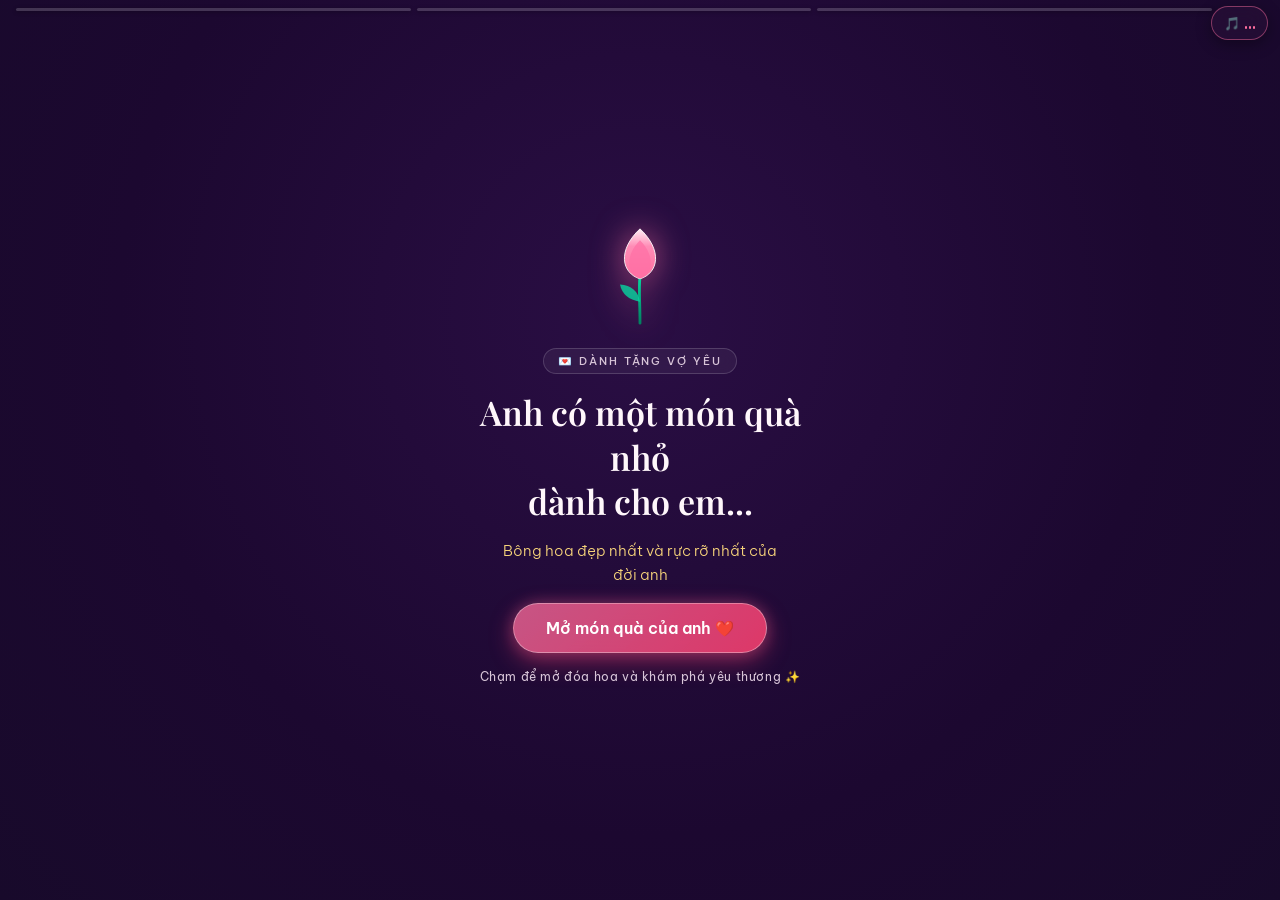
==== commit 0c2c64ad: "feat: add Li Xun particle heart animation engine and update scene layout" ====
--- a/index.html
+++ b/index.html
@@ -217,8 +217,16 @@
     <!-- Cảnh 3 (Màn hình 4): GRAND FINALE - Kết thúc bất ngờ & Lời hứa vĩnh cửu -->
     <section class="scene" id="scene3" data-scene="2">
       <div class="scene-scroll-inner">
-        <!-- Đóa Hồng Liên nở rộ nghệ thuật thanh lịch -->
-        <div class="flower-container flower-compact multi-glow" id="flowerBoxFinal"></div>
+        <!-- Trái Tim Tình Yêu Lý Tuân Bừng Sáng & Đập Rộn Ràng (Li Xun Beating Particle Heart) -->
+        <div class="lixun-heart-wrapper" id="lixunHeartBox" role="region" aria-label="Trái tim tình yêu Lý Tuân phát sáng">
+          <canvas id="heartCanvasFinal" class="heart-lixun-canvas"></canvas>
+          <div class="heart-ambient-halo" aria-hidden="true"></div>
+          <div class="heart-center-badge">
+            <span class="heart-center-title">Hồng Liên</span>
+            <span class="heart-center-sub">Trái tim anh luôn đập vì em 💕</span>
+          </div>
+          <span class="heart-touch-hint">✨ Chạm vào trái tim để cảm nhận từng nhịp đập</span>
+        </div>
 
         <div class="final-card">
           <span class="final-badge">HAPPY VIETNAMESE WOMEN'S DAY · 20/10</span>
--- a/style.css
+++ b/style.css
@@ -832,6 +832,118 @@
 }
 
 /* ========================================================
+   TRÁI TIM LÝ TUÂN BỪNG SÁNG & ĐẬP RỘN RÀNG (LI XUN HEART)
+   Tối ưu GPU Hardware Acceleration, Không giật lag & 75 FPS
+   ======================================================== */
+.lixun-heart-wrapper {
+  position: relative;
+  width: 100%;
+  max-width: 360px;
+  height: 240px;
+  margin: 0 auto 6px;
+  display: flex;
+  flex-direction: column;
+  align-items: center;
+  justify-content: center;
+  cursor: pointer;
+  user-select: none;
+  -webkit-user-select: none;
+  touch-action: manipulation;
+  transform: translateZ(0);
+}
+
+.heart-lixun-canvas {
+  position: absolute;
+  inset: 0;
+  width: 100%;
+  height: 100%;
+  display: block;
+  pointer-events: auto;
+  transform: translateZ(0);
+  transition: transform 0.2s cubic-bezier(0.34, 1.56, 0.64, 1);
+}
+
+.lixun-heart-wrapper:active .heart-lixun-canvas {
+  transform: scale(0.96) translateZ(0);
+}
+
+.heart-ambient-halo {
+  position: absolute;
+  width: 260px;
+  height: 220px;
+  border-radius: 50%;
+  background: radial-gradient(circle, rgba(255, 64, 113, 0.32) 0%, rgba(255, 111, 159, 0.18) 40%, rgba(245, 210, 122, 0.08) 65%, transparent 80%);
+  pointer-events: none;
+  z-index: 1;
+  transform: translateZ(0);
+  animation: heartAmbientPulse 3.2s ease-in-out infinite alternate;
+}
+
+@keyframes heartAmbientPulse {
+  0% { transform: scale(0.92) translateZ(0); opacity: 0.6; }
+  100% { transform: scale(1.12) translateZ(0); opacity: 0.95; }
+}
+
+.heart-center-badge {
+  position: relative;
+  z-index: 2;
+  display: flex;
+  flex-direction: column;
+  align-items: center;
+  gap: 2px;
+  pointer-events: none;
+  padding: 6px 14px;
+  border-radius: 999px;
+  background: rgba(24, 10, 43, 0.85);
+  border: 1px solid rgba(255, 111, 159, 0.45);
+  box-shadow: 0 4px 18px rgba(0, 0, 0, 0.45), 0 0 16px rgba(255, 111, 159, 0.35);
+  transform: translateY(14px) translateZ(0);
+  animation: badgeBreathe 3.6s ease-in-out infinite alternate;
+}
+
+@keyframes badgeBreathe {
+  0% { transform: translateY(14px) scale(0.98) translateZ(0); }
+  100% { transform: translateY(14px) scale(1.03) translateZ(0); }
+}
+
+.heart-center-title {
+  font-family: var(--font-script);
+  font-size: clamp(24px, 6.2vw, 30px);
+  font-weight: 400;
+  line-height: 1.1;
+  color: #fff;
+  background: linear-gradient(135deg, #ffffff 0%, #ff8cb6 60%, #f5d27a 100%);
+  -webkit-background-clip: text;
+  -webkit-text-fill-color: transparent;
+  filter: drop-shadow(0 0 8px rgba(255, 111, 159, 0.6));
+}
+
+.heart-center-sub {
+  font-size: 11px;
+  font-weight: 500;
+  letter-spacing: 0.05em;
+  color: var(--accent-gold);
+  text-shadow: 0 1px 4px rgba(0, 0, 0, 0.6);
+}
+
+.heart-touch-hint {
+  position: absolute;
+  bottom: 0;
+  font-size: 11px;
+  letter-spacing: 0.04em;
+  color: var(--text-sub);
+  opacity: 0.85;
+  pointer-events: none;
+  z-index: 2;
+  animation: hintPulse 2.8s ease-in-out infinite alternate;
+}
+
+@keyframes hintPulse {
+  0% { opacity: 0.5; transform: translateY(0); }
+  100% { opacity: 0.95; transform: translateY(-2px); }
+}
+
+/* ========================================================
    CẢNH 3: GRAND FINALE (KẾT THÚC BẤT NGỜ & LỜI HỨA)
    ======================================================== */
 .final-card {
@@ -1125,6 +1237,13 @@
   .dialog-card, .final-card {
     padding: 16px 14px;
     border-radius: 20px;
+  }
+  .lixun-heart-wrapper {
+    height: 200px;
+    margin-bottom: 2px;
+  }
+  .heart-center-title {
+    font-size: 22px;
   }
   .photo-wrapper-modern {
     width: 140px;
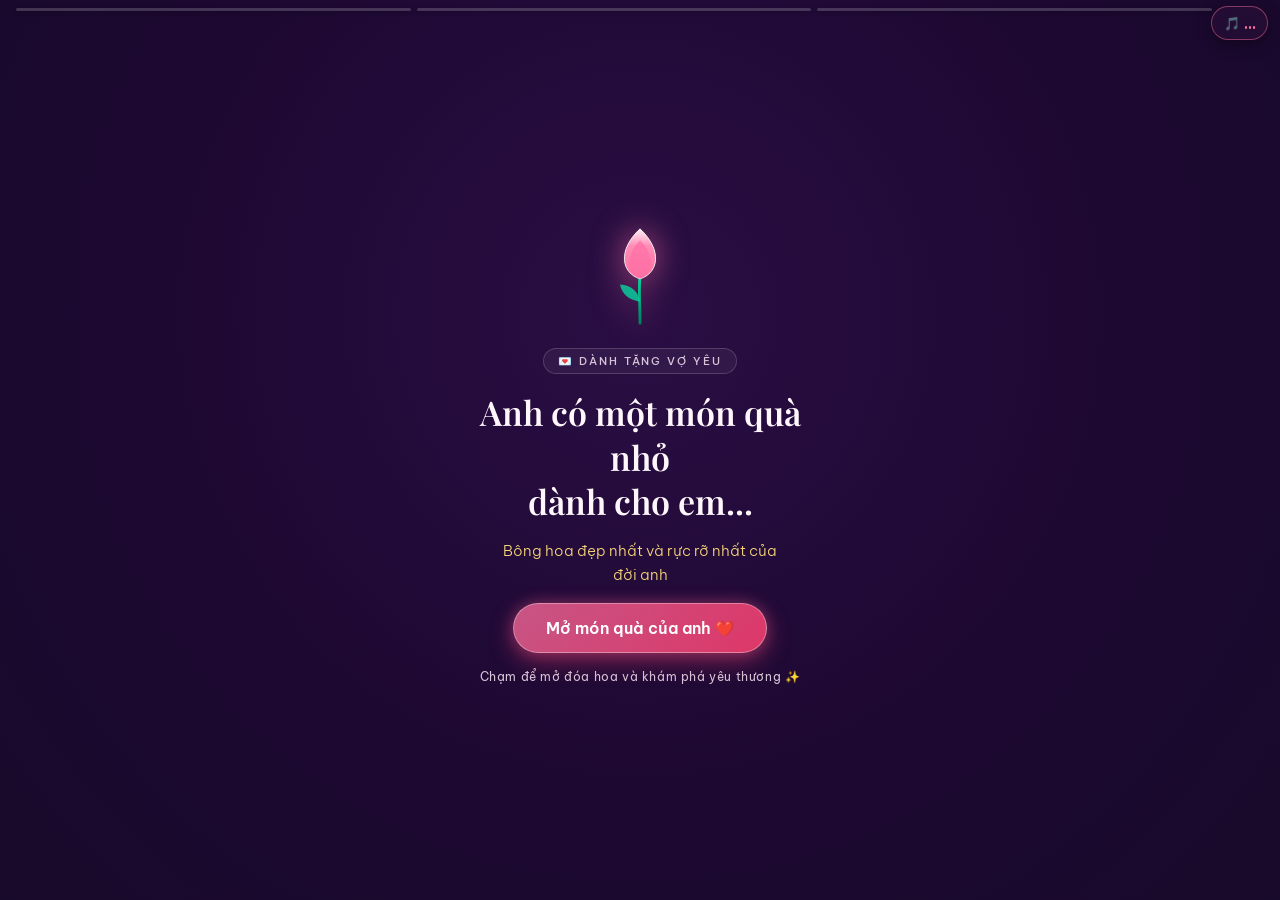
==== commit 8b535924: "fix(mobile): force fresh asset loading with cache buster and ensure WebKit canvas compatibility for " ====
--- a/index.html
+++ b/index.html
@@ -21,8 +21,13 @@
   <link rel="preconnect" href="https://fonts.gstatic.com" crossorigin />
   <link href="https://fonts.googleapis.com/css2?family=Be+Vietnam+Pro:ital,wght@0,300;0,400;0,500;0,600;0,700;1,300;1,400&family=Playfair+Display:ital,wght@0,600;0,700;1,500;1,600;1,700&family=Pacifico&display=swap" rel="stylesheet" />
 
-  <!-- Stylesheet -->
-  <link rel="stylesheet" href="style.css" />
+  <!-- Meta chống lưu cache cũ trên trình duyệt Mobile -->
+  <meta http-equiv="Cache-Control" content="no-cache, no-store, must-revalidate" />
+  <meta http-equiv="Pragma" content="no-cache" />
+  <meta http-equiv="Expires" content="0" />
+
+  <!-- Stylesheet với Cache Buster v2.2 -->
+  <link rel="stylesheet" href="style.css?v=2.2.0" />
 
   <!-- Ẩn triệt để huy hiệu Powered by Netlify và drawer do Netlify tự động chèn vào trang -->
   <style>
@@ -281,7 +286,7 @@
 
   <!-- GSAP Animation -->
   <script src="https://cdnjs.cloudflare.com/ajax/libs/gsap/3.12.5/gsap.min.js"></script>
-  <!-- Kịch bản chính -->
-  <script src="script.js"></script>
+  <!-- Kịch bản chính với Cache Buster v2.2 -->
+  <script src="script.js?v=2.2.0"></script>
 </body>
 </html>
--- a/style.css
+++ b/style.css
@@ -424,7 +424,7 @@
   display: flex;
   flex-direction: column;
   align-items: center;
-  padding: calc(48px + var(--safe-top)) 16px calc(36px + var(--safe-bottom)) 16px;
+  padding: calc(16px + var(--safe-top)) 16px calc(24px + var(--safe-bottom)) 16px;
   opacity: 0;
   visibility: hidden;
   pointer-events: auto;
@@ -434,12 +434,13 @@
 .scene-scroll-inner {
   width: 100%;
   max-width: 440px;
-  margin: auto 0;
-  display: flex;
-  flex-direction: column;
-  align-items: center;
-  gap: 14px;
-  padding-bottom: 24px;
+  margin: 0 auto;
+  display: flex;
+  flex-direction: column;
+  align-items: center;
+  gap: 12px;
+  padding-top: 4px;
+  padding-bottom: 28px;
 }
 
 /* ========================================================
@@ -839,8 +840,9 @@
   position: relative;
   width: 100%;
   max-width: 360px;
-  height: 240px;
-  margin: 0 auto 6px;
+  height: 210px;
+  min-height: 190px;
+  margin: 0 auto 4px;
   display: flex;
   flex-direction: column;
   align-items: center;
@@ -850,38 +852,49 @@
   -webkit-user-select: none;
   touch-action: manipulation;
   transform: translateZ(0);
+  flex-shrink: 0;
+  z-index: 5;
 }
 
 .heart-lixun-canvas {
   position: absolute;
+  top: 0;
+  left: 0;
+  right: 0;
+  bottom: 0;
   inset: 0;
   width: 100%;
   height: 100%;
   display: block;
   pointer-events: auto;
   transform: translateZ(0);
+  -webkit-transform: translateZ(0);
   transition: transform 0.2s cubic-bezier(0.34, 1.56, 0.64, 1);
 }
 
 .lixun-heart-wrapper:active .heart-lixun-canvas {
   transform: scale(0.96) translateZ(0);
+  -webkit-transform: scale(0.96) translateZ(0);
 }
 
 .heart-ambient-halo {
   position: absolute;
+  top: 50%;
+  left: 50%;
   width: 260px;
   height: 220px;
   border-radius: 50%;
   background: radial-gradient(circle, rgba(255, 64, 113, 0.32) 0%, rgba(255, 111, 159, 0.18) 40%, rgba(245, 210, 122, 0.08) 65%, transparent 80%);
   pointer-events: none;
   z-index: 1;
-  transform: translateZ(0);
+  transform: translate(-50%, -50%) translateZ(0);
+  -webkit-transform: translate(-50%, -50%) translateZ(0);
   animation: heartAmbientPulse 3.2s ease-in-out infinite alternate;
 }
 
 @keyframes heartAmbientPulse {
-  0% { transform: scale(0.92) translateZ(0); opacity: 0.6; }
-  100% { transform: scale(1.12) translateZ(0); opacity: 0.95; }
+  0% { transform: translate(-50%, -50%) scale(0.92) translateZ(0); opacity: 0.6; }
+  100% { transform: translate(-50%, -50%) scale(1.12) translateZ(0); opacity: 0.95; }
 }
 
 .heart-center-badge {
@@ -914,6 +927,7 @@
   color: #fff;
   background: linear-gradient(135deg, #ffffff 0%, #ff8cb6 60%, #f5d27a 100%);
   -webkit-background-clip: text;
+  background-clip: text;
   -webkit-text-fill-color: transparent;
   filter: drop-shadow(0 0 8px rgba(255, 111, 159, 0.6));
 }
